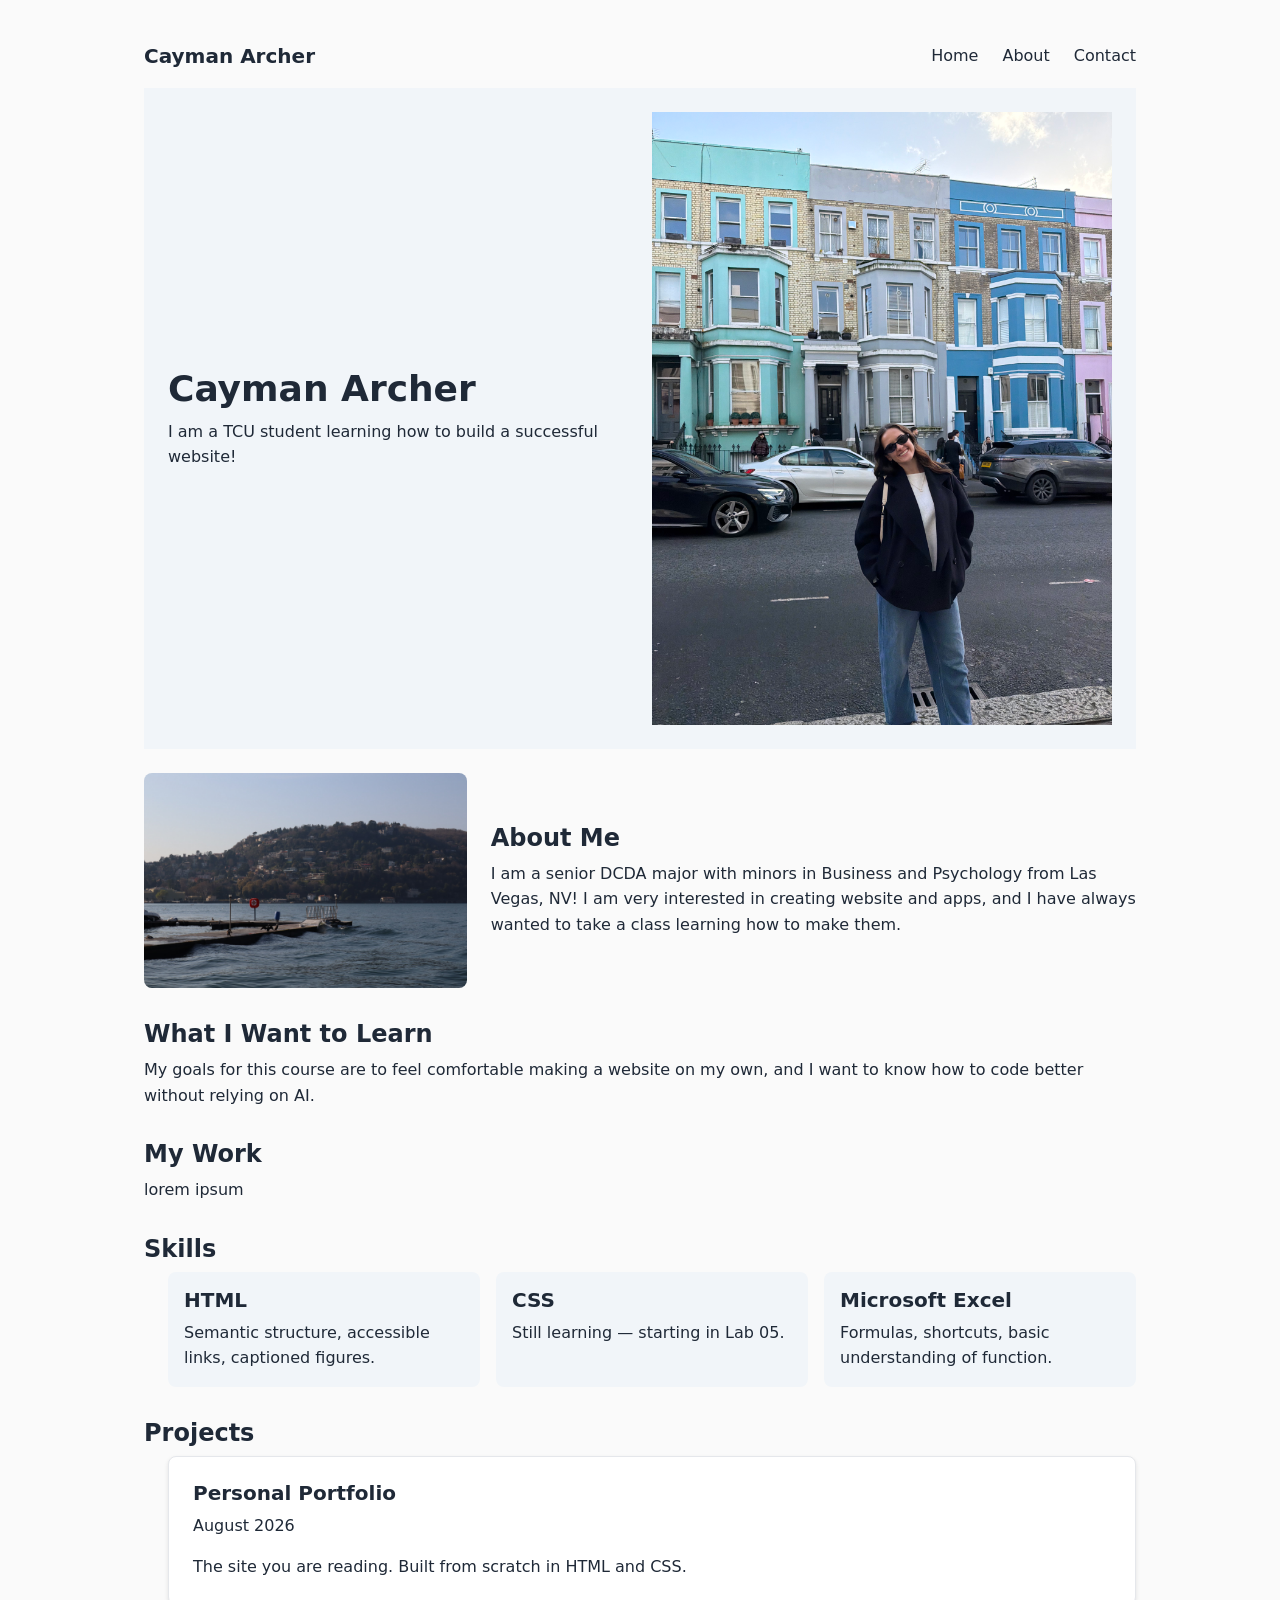
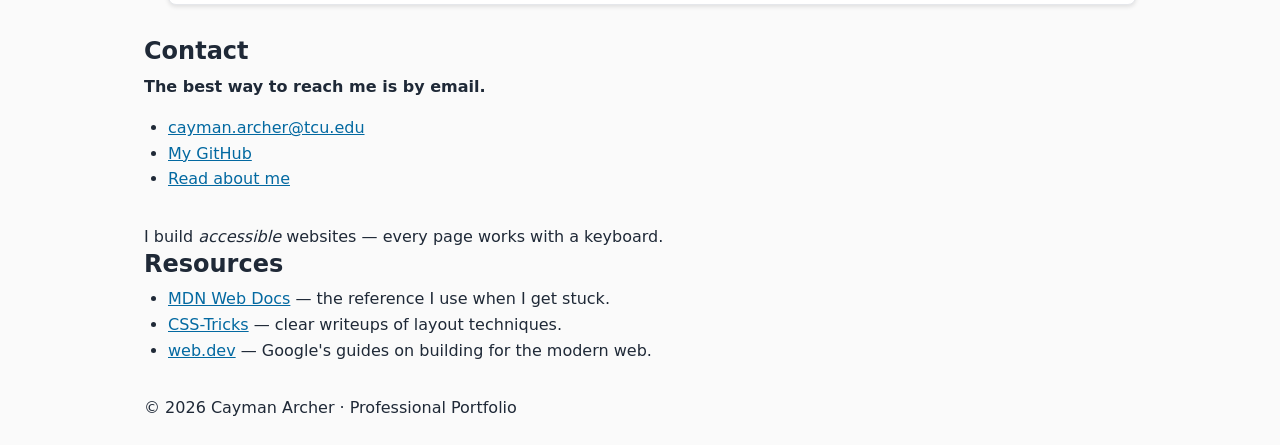
==== index.html @ 713e7e81 "Update index.html" ====
<!DOCTYPE html>
<html lang="en">
<head>
    <meta charset="UTF-8">
    <meta name="viewport" content="width=device-width, initial-scale=1.0">
    <title>Cayman Archer</title>
    <link rel="stylesheet" href="css/styles.css">
</head>
<body>
     <nav class="nav-container">
        <a href="index.html" class="logo">Cayman Archer</a>
        <div class="nav-links">
            <a href="index.html">Home</a>
            <a href="about.html">About</a>
            <a href="index.html#contact">Contact</a>
        </div>
    </nav>

<header>
    <div class="header-text">
        <h1>Cayman Archer</h1>
        <p>I am a TCU student learning how to build a successful website!</p>
    </div>
        <div class="header-pic">
        <img src="images/CaymanArcher.jpeg" alt="Portrait of Cayman Archer">
    </div>
</header>

 <main>

<section class="about">
    <div class="about-image">
        <img src="images/LakeComo.JPG" alt="Picture I took of waves hitting a dock in Lake Como, Italy">
    </div>
    <div class="about-text">
        <h2 id="about">About Me</h2>
        <p>I am a senior DCDA major with minors in Business and Psychology from Las Vegas, NV! I am very interested in creating website and apps, and I have always wanted to take a class learning how to make them.</p>
    </div>
</section>

    <section>
        <h2>What I Want to Learn</h2>
        <p>My goals for this course are to feel comfortable making a website on my own, and I want to know how to code better without relying on AI.</p>
    </section>

    <section>
    <h2 id="work">My Work</h2>
    <p>lorem ipsum</p>
    </section>

<section id="skills">
    <h2>Skills</h2>
    <ul class="skills-grid">
    <li class="skill-card">
        <h3>HTML</h3>
        <p>Semantic structure, accessible links, captioned figures.</p>
    </li>
    <li class="skill-card">
        <h3>CSS</h3>
        <p>Still learning — starting in Lab 05.</p>
    </li>
    <li class="skill-card">
        <h3>Microsoft Excel</h3>
        <p>Formulas, shortcuts, basic understanding of function.</p>
    </li>
</ul>

</section>
<section id="projects">
    <h2>Projects</h2>
    <ul class="project-list">
        <li class="project-card">
            <h3>Personal Portfolio</h3>
            <p><time datetime="2026-08">August 2026</time></p>
            <p>The site you are reading. Built from scratch in HTML and CSS.</p>
        </li>
    </ul>
</section>
<section id="contact">
    <h2>Contact</h2>
    <p><strong>The best way to reach me is by email.</strong></p>
    <ul>
        <li><a href="mailto:cayman.archer@tcu.edu">cayman.archer@tcu.edu</a></li>
        <li><a href="https://github.com/caymanarcher" target="_blank" rel="noopener">My GitHub</a></li>
        <li><a href="#about">Read about me</a></li>
    </ul>
</section>
<p>I build <em>accessible</em> websites — every page works with a keyboard.</p>

 </main>

 <aside id="resources">
    <h2>Resources</h2>
    <ul>
        <li><a href="https://developer.mozilla.org/" target="_blank" rel="noopener">MDN Web Docs</a> — the reference I use when I get stuck.</li>
        <li><a href="https://css-tricks.com/" target="_blank" rel="noopener">CSS-Tricks</a> — clear writeups of layout techniques.</li>
        <li><a href="https://web.dev/" target="_blank" rel="noopener">web.dev</a> — Google's guides on building for the modern web.</li>
    </ul>
</aside>

 <footer>
    <p>&copy; 2026 Cayman Archer &middot; Professional Portfolio</p>
 </footer>
 
</body>
</html>
---- css/styles.css ----
/* ==========================
   1. RESET
   ========================== */

*,
*::before,
*::after {
    box-sizing: border-box;
    margin: 0;
    padding: 0;
}

img {
    max-width: 100%;
    height: auto;
    display: block;
}

/* ==========================
   2. DESIGN TOKENS
   ========================== */
   :root {
    /* Color */
    --color-bg: #fafafa;
    --color-surface: #ffffff;
    --color-text: #1f2937;
    --color-muted: #6b7280;
    --color-accent: #0369a1;
    --color-surface-alt: #f1f5f9;
    --color-border: #e5e7eb;
    --shadow-sm: 0 2px 4px rgba(0, 0, 0, 0.1);
    /* Spacing — a modular scale */
    --space-sm: 0.5rem;
    --space-md: 1rem;
    --space-lg: 1.5rem;
    --radius-md: 8px;
    --space-xl: 2rem;
    /* Typography */
    --text-base: 1rem;
    --text-h3: 1.25rem;
    --text-h2: 1.5rem;
    --text-h1: 2.25rem;
    --leading-body: 1.6;
    --leading-heading: 1.2;
    --font-stack: system-ui, 'Segoe UI', Tahoma, sans-serif;
    /* Layout */
    --page-width: 64rem;
    --reading-width: 70ch;
}

/* ==========================
   3. BASE ELEMENT STYLES
   ========================== */
   body {
    background-color: var(--color-bg);
    color: var(--color-text);
    font-size: var(--text-base);
    line-height: var(--leading-body);
    font-family: var(--font-stack);
    /* ...existing Lab 05 declarations... */
}

h1 { font-size: var(--text-h1); line-height: var(--leading-heading); }
h2 { font-size: var(--text-h2); line-height: var(--leading-heading); }
h3 { font-size: var(--text-h3); line-height: var(--leading-heading); }

h1, h2, h3 { margin-bottom: var(--space-sm); }
p { margin-bottom: var(--space-md); }
p:last-child { margin-bottom: 0; }

a { color: var(--color-accent); }
ul { padding-left: var(--space-lg);}

/* ==========================
   4. LAYOUT
   ========================== */
   body {
    max-width: var(--page-width);
    margin: 0 auto;
    padding: var(--space-lg) var(--space-md);
}
    header {
        display: flex;
        align-items: center;
        gap: var(--space-lg);
        padding: var(--space-lg);
        background-color: var(--color-surface-alt);
        margin-bottom: var(--space-lg);
        flex-wrap: wrap;
    }
    .header-text { flex: 1; min-width: 16rem; }
.header-pic {
    flex: 1;
    background-color: var(--color-surface);
    min-height: 18rem;
    border-radius: var(--radius-md);
    display: flex;
    align-items: center;
    justify-content: center;
    color: var(--color-muted);
    min-width: 16rem;
}
nav {
    padding: var(--space-md) 0;
}
nav a {
    color: var(--color-text);
    text-decoration: none;
}
nav a:hover { color: var(--color-accent); }

.nav-container {
    display: flex;
    justify-content: space-between;
    align-items: center;
    flex-wrap: wrap;
    gap: var(--space-md);
}
.nav-links { display: flex; gap: var(--space-lg); }
.logo {
    font-size: var(--text-h3);
    font-weight: bold;
    color: var(--color-text);
    text-decoration: none;
}

section, aside { margin-bottom: var(--space-xl); }
.skills-grid {
    list-style: none;
    display: flex;
    flex-wrap: wrap;
    gap: var(--space-md);
}
.skill-card {
    flex: 1;
    min-width: 12rem;
    padding: var(--space-md);
    background-color: var(--color-surface-alt);
    border-radius: var(--radius-md);
}
.about {
    display: flex;
    flex-wrap: wrap;
    align-items: center;
    gap: var(--space-lg);
}
.about-image { flex: 1; min-width: 16rem; }
.about-image img { width: 100%; border-radius: var(--radius-md); }
.about-text { flex: 2; min-width: 16rem; max-width: var(--reading-width); }

.project-list {
    list-style: none;
    display: flex;
    flex-direction: column;
    gap: var(--space-lg);
}
.project-card {
    padding: var(--space-lg);
    background-color: var(--color-surface);
    border: 1px solid var(--color-border);
    border-radius: var(--radius-md);
    box-shadow: var(--shadow-sm);
}
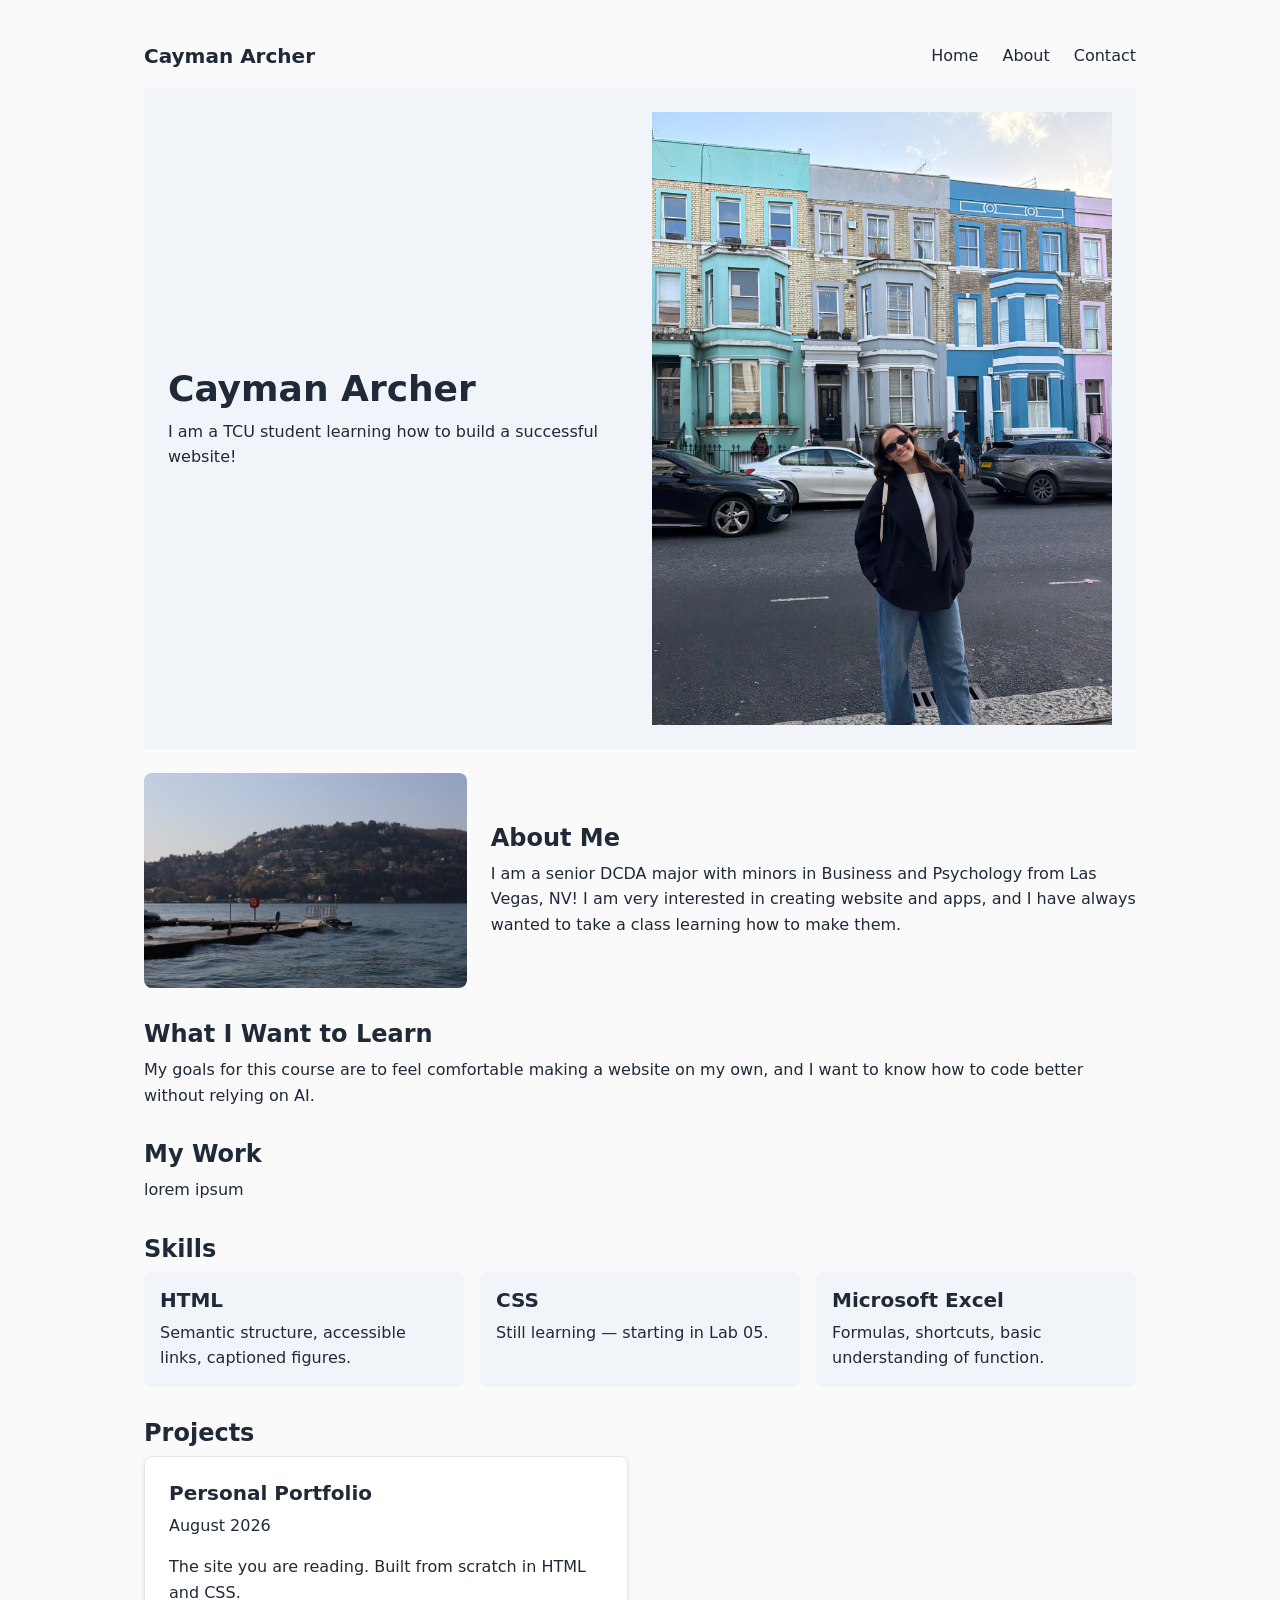
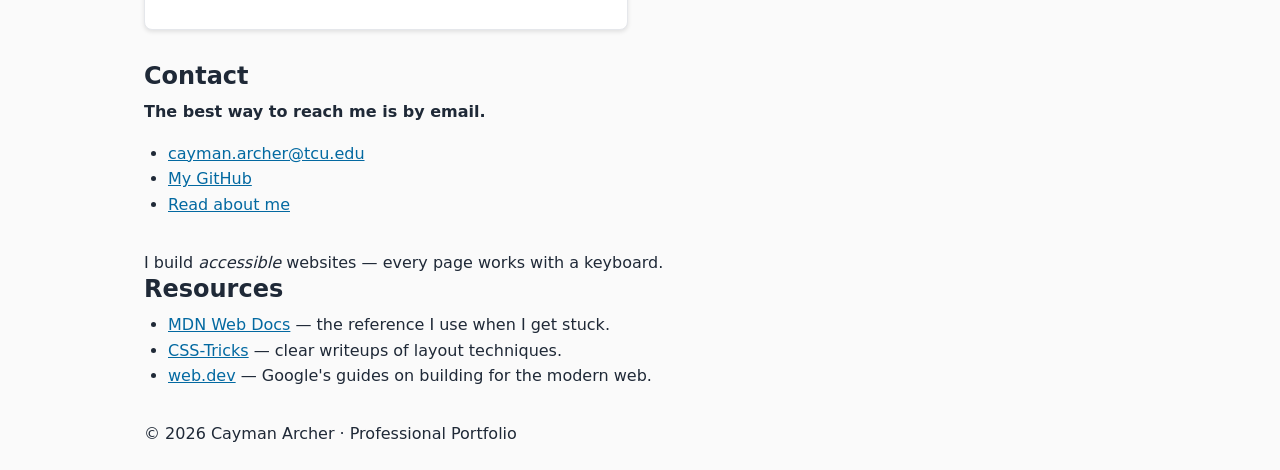
==== commit 86629e4f: "lab 7" ====
--- a/index.html
+++ b/index.html
@@ -1,13 +1,15 @@
 <!DOCTYPE html>
 <html lang="en">
+
 <head>
     <meta charset="UTF-8">
     <meta name="viewport" content="width=device-width, initial-scale=1.0">
     <title>Cayman Archer</title>
     <link rel="stylesheet" href="css/styles.css">
 </head>
+
 <body>
-     <nav class="nav-container">
+    <nav class="nav-container">
         <a href="index.html" class="logo">Cayman Archer</a>
         <div class="nav-links">
             <a href="index.html">Home</a>
@@ -16,91 +18,98 @@
         </div>
     </nav>
 
-<header>
-    <div class="header-text">
-        <h1>Cayman Archer</h1>
-        <p>I am a TCU student learning how to build a successful website!</p>
-    </div>
+    <header>
+        <div class="header-text">
+            <h1>Cayman Archer</h1>
+            <p>I am a TCU student learning how to build a successful website!</p>
+        </div>
         <div class="header-pic">
-        <img src="images/CaymanArcher.jpeg" alt="Portrait of Cayman Archer">
-    </div>
-</header>
+            <img src="images/CaymanArcher.jpeg" alt="Portrait of Cayman Archer">
+        </div>
+    </header>
 
- <main>
+    <main>
 
-<section class="about">
-    <div class="about-image">
-        <img src="images/LakeComo.JPG" alt="Picture I took of waves hitting a dock in Lake Como, Italy">
-    </div>
-    <div class="about-text">
-        <h2 id="about">About Me</h2>
-        <p>I am a senior DCDA major with minors in Business and Psychology from Las Vegas, NV! I am very interested in creating website and apps, and I have always wanted to take a class learning how to make them.</p>
-    </div>
-</section>
+        <section class="about">
+            <div class="about-image">
+                <img src="images/LakeComo.JPG" alt="Picture I took of waves hitting a dock in Lake Como, Italy">
+            </div>
+            <div class="about-text">
+                <h2 id="about">About Me</h2>
+                <p>I am a senior DCDA major with minors in Business and Psychology from Las Vegas, NV! I am very
+                    interested in creating website and apps, and I have always wanted to take a class learning how to
+                    make them.</p>
+            </div>
+        </section>
 
-    <section>
-        <h2>What I Want to Learn</h2>
-        <p>My goals for this course are to feel comfortable making a website on my own, and I want to know how to code better without relying on AI.</p>
-    </section>
+        <section>
+            <h2>What I Want to Learn</h2>
+            <p>My goals for this course are to feel comfortable making a website on my own, and I want to know how to
+                code better without relying on AI.</p>
+        </section>
 
-    <section>
-    <h2 id="work">My Work</h2>
-    <p>lorem ipsum</p>
-    </section>
+        <section>
+            <h2 id="work">My Work</h2>
+            <p>lorem ipsum</p>
+        </section>
 
-<section id="skills">
-    <h2>Skills</h2>
-    <ul class="skills-grid">
-    <li class="skill-card">
-        <h3>HTML</h3>
-        <p>Semantic structure, accessible links, captioned figures.</p>
-    </li>
-    <li class="skill-card">
-        <h3>CSS</h3>
-        <p>Still learning — starting in Lab 05.</p>
-    </li>
-    <li class="skill-card">
-        <h3>Microsoft Excel</h3>
-        <p>Formulas, shortcuts, basic understanding of function.</p>
-    </li>
-</ul>
+        <section id="skills">
+            <h2>Skills</h2>
+                <ul class="skills-grid">
+                    <li class="skill-card">
+                        <h3>HTML</h3>
+                        <p>Semantic structure, accessible links, captioned figures.</p>
+                     </li>
+                        <li class="skill-card">
+                        <h3>CSS</h3>
+                        <p>Still learning — starting in Lab 05.</p>
+                    </li>
+                    <li class="skill-card">
+                        <h3>Microsoft Excel</h3>
+                        <p>Formulas, shortcuts, basic understanding of function.</p>
+                    </li>
+                </ul>
 
-</section>
-<section id="projects">
-    <h2>Projects</h2>
-    <ul class="project-list">
-        <li class="project-card">
-            <h3>Personal Portfolio</h3>
-            <p><time datetime="2026-08">August 2026</time></p>
-            <p>The site you are reading. Built from scratch in HTML and CSS.</p>
-        </li>
-    </ul>
-</section>
-<section id="contact">
-    <h2>Contact</h2>
-    <p><strong>The best way to reach me is by email.</strong></p>
-    <ul>
-        <li><a href="mailto:cayman.archer@tcu.edu">cayman.archer@tcu.edu</a></li>
-        <li><a href="https://github.com/caymanarcher" target="_blank" rel="noopener">My GitHub</a></li>
-        <li><a href="#about">Read about me</a></li>
-    </ul>
-</section>
-<p>I build <em>accessible</em> websites — every page works with a keyboard.</p>
+        </section>
+        <section id="projects">
+            <h2>Projects</h2>
+            <ul class="project-list">
+                <li class="project-card">
+                    <h3>Personal Portfolio</h3>
+                    <p><time datetime="2026-08">August 2026</time></p>
+                    <p>The site you are reading. Built from scratch in HTML and CSS.</p>
+                </li>
+            </ul>
+        </section>
+        <section id="contact">
+            <h2>Contact</h2>
+            <p><strong>The best way to reach me is by email.</strong></p>
+            <ul>
+                <li><a href="mailto:cayman.archer@tcu.edu">cayman.archer@tcu.edu</a></li>
+                <li><a href="https://github.com/caymanarcher" target="_blank" rel="noopener">My GitHub</a></li>
+                <li><a href="#about">Read about me</a></li>
+            </ul>
+        </section>
+        <p>I build <em>accessible</em> websites — every page works with a keyboard.</p>
 
- </main>
+    </main>
 
- <aside id="resources">
-    <h2>Resources</h2>
-    <ul>
-        <li><a href="https://developer.mozilla.org/" target="_blank" rel="noopener">MDN Web Docs</a> — the reference I use when I get stuck.</li>
-        <li><a href="https://css-tricks.com/" target="_blank" rel="noopener">CSS-Tricks</a> — clear writeups of layout techniques.</li>
-        <li><a href="https://web.dev/" target="_blank" rel="noopener">web.dev</a> — Google's guides on building for the modern web.</li>
-    </ul>
-</aside>
+    <aside id="resources">
+        <h2>Resources</h2>
+        <ul>
+            <li><a href="https://developer.mozilla.org/" target="_blank" rel="noopener">MDN Web Docs</a> — the reference
+                I use when I get stuck.</li>
+            <li><a href="https://css-tricks.com/" target="_blank" rel="noopener">CSS-Tricks</a> — clear writeups of
+                layout techniques.</li>
+            <li><a href="https://web.dev/" target="_blank" rel="noopener">web.dev</a> — Google's guides on building for
+                the modern web.</li>
+        </ul>
+    </aside>
 
- <footer>
-    <p>&copy; 2026 Cayman Archer &middot; Professional Portfolio</p>
- </footer>
- 
+    <footer>
+        <p>&copy; 2026 Cayman Archer &middot; Professional Portfolio</p>
+    </footer>
+
 </body>
+
 </html>
--- a/css/styles.css
+++ b/css/styles.css
@@ -73,6 +73,10 @@
 
 /* ==========================
    4. LAYOUT
+   Breakpoints used in this file:
+     768px  — tablet and larger
+   (CSS variables cannot be used inside @media conditions,
+    so breakpoints are documented here instead of tokenized.)
    ========================== */
    body {
     max-width: var(--page-width);
@@ -127,13 +131,12 @@
 section, aside { margin-bottom: var(--space-xl); }
 .skills-grid {
     list-style: none;
-    display: flex;
-    flex-wrap: wrap;
+    padding-left: 0;
+    display: grid;
+    grid-template-columns: repeat(auto-fit, minmax(12rem, 1fr));
     gap: var(--space-md);
 }
 .skill-card {
-    flex: 1;
-    min-width: 12rem;
     padding: var(--space-md);
     background-color: var(--color-surface-alt);
     border-radius: var(--radius-md);
@@ -150,9 +153,14 @@
 
 .project-list {
     list-style: none;
-    display: flex;
-    flex-direction: column;
+    padding-left: 0;
+    display: grid;
+    grid-template-columns: 1fr;
     gap: var(--space-lg);
+}
+@media (min-width: 768px) {
+    .project-list { grid-template-columns: 1fr 1fr; }
+    .project-card.featured { grid-column: span 2; }
 }
 .project-card {
     padding: var(--space-lg);
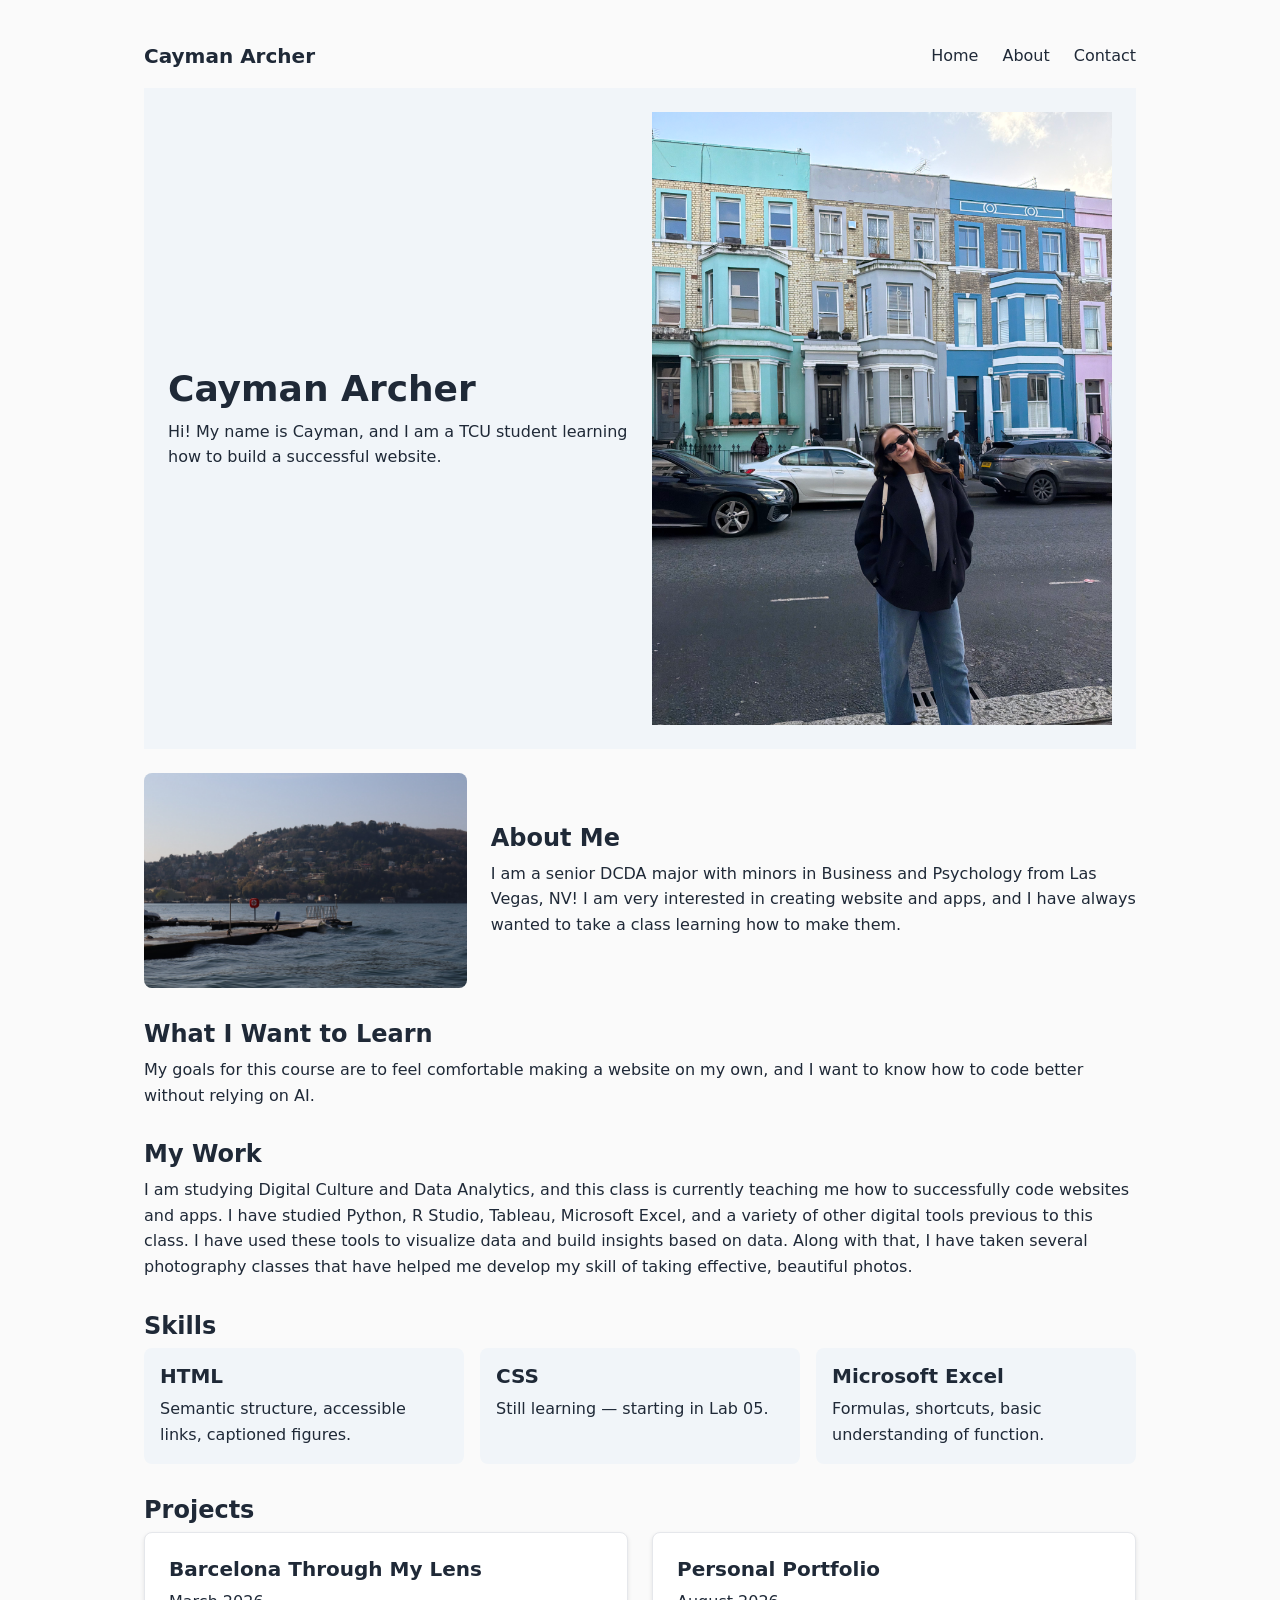
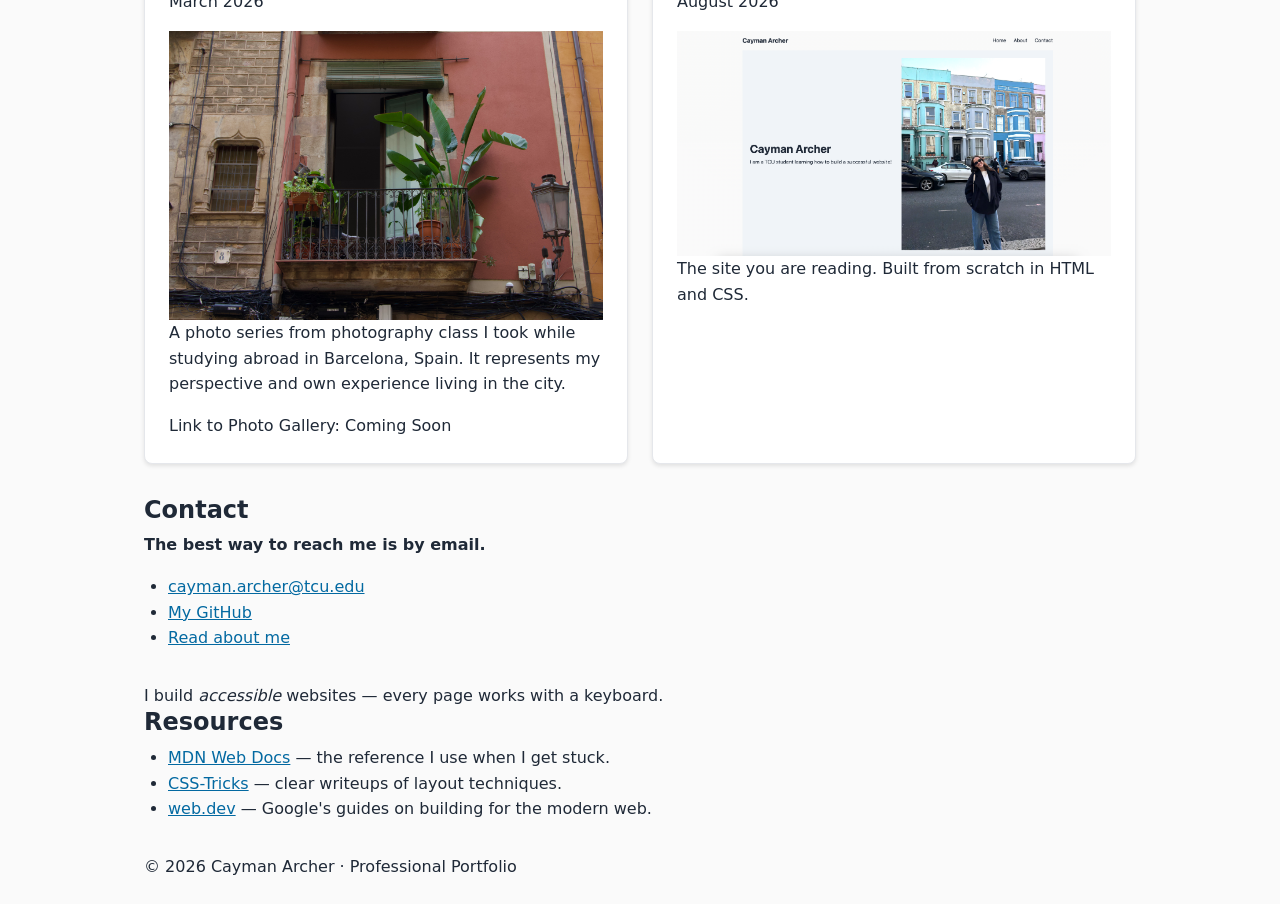
==== commit b67239f9: "lab 10 and second entry" ====
--- a/index.html
+++ b/index.html
@@ -21,7 +21,7 @@
     <header>
         <div class="header-text">
             <h1>Cayman Archer</h1>
-            <p>I am a TCU student learning how to build a successful website!</p>
+            <p>Hi! My name is Cayman, and I am a TCU student learning how to build a successful website.</p>
         </div>
         <div class="header-pic">
             <img src="images/CaymanArcher.jpeg" alt="Portrait of Cayman Archer">
@@ -50,7 +50,10 @@
 
         <section>
             <h2 id="work">My Work</h2>
-            <p>lorem ipsum</p>
+            <p>I am studying Digital Culture and Data Analytics, and this class is currently teaching me how to successfully code websites and apps.
+                I have studied Python, R Studio, Tableau, Microsoft Excel, and a variety of other digital tools previous to this class.
+                I have used these tools to visualize data and build insights based on data. Along with that, I have taken several photography classes 
+                that have helped me develop my skill of taking effective, beautiful photos. </p>
         </section>
 
         <section id="skills">
@@ -74,11 +77,21 @@
         <section id="projects">
             <h2>Projects</h2>
             <ul class="project-list">
+                
                 <li class="project-card">
-                    <h3>Personal Portfolio</h3>
-                    <p><time datetime="2026-08">August 2026</time></p>
-                    <p>The site you are reading. Built from scratch in HTML and CSS.</p>
+                <h3>Barcelona Through My Lens</h3>
+                <p><time datetime="2026-03">March 2026</time></p>
+                <img src="images/IMG_2174.jpg" alt="Photo of a balcony with a variety of plants on it in Barcelona, Spain."
+                 <p>A photo series from photography class I took while studying abroad in Barcelona, Spain. It represents my perspective and own experience living in the city.
+                 </p>
+                 <p>Link to Photo Gallery: Coming Soon</p>
                 </li>
+                    <li class="project-card">
+                        <h3>Personal Portfolio</h3>
+                        <p><time datetime="2026-08">August 2026</time></p>
+                        <img src="images/Screenshot 2026-09-11 at 10.48.59 AM.png" alt="Screenshot of the website you are currently on."
+                        <p>The site you are reading. Built from scratch in HTML and CSS.</p>
+                    </li>
             </ul>
         </section>
         <section id="contact">
--- a/css/styles.css
+++ b/css/styles.css
@@ -70,6 +70,11 @@
 
 a { color: var(--color-accent); }
 ul { padding-left: var(--space-lg);}
+
+a:focus-visible {
+    outline: 2px solid var(--color-accent);
+    outline-offset: 2px;
+}
 
 /* ==========================
    4. LAYOUT
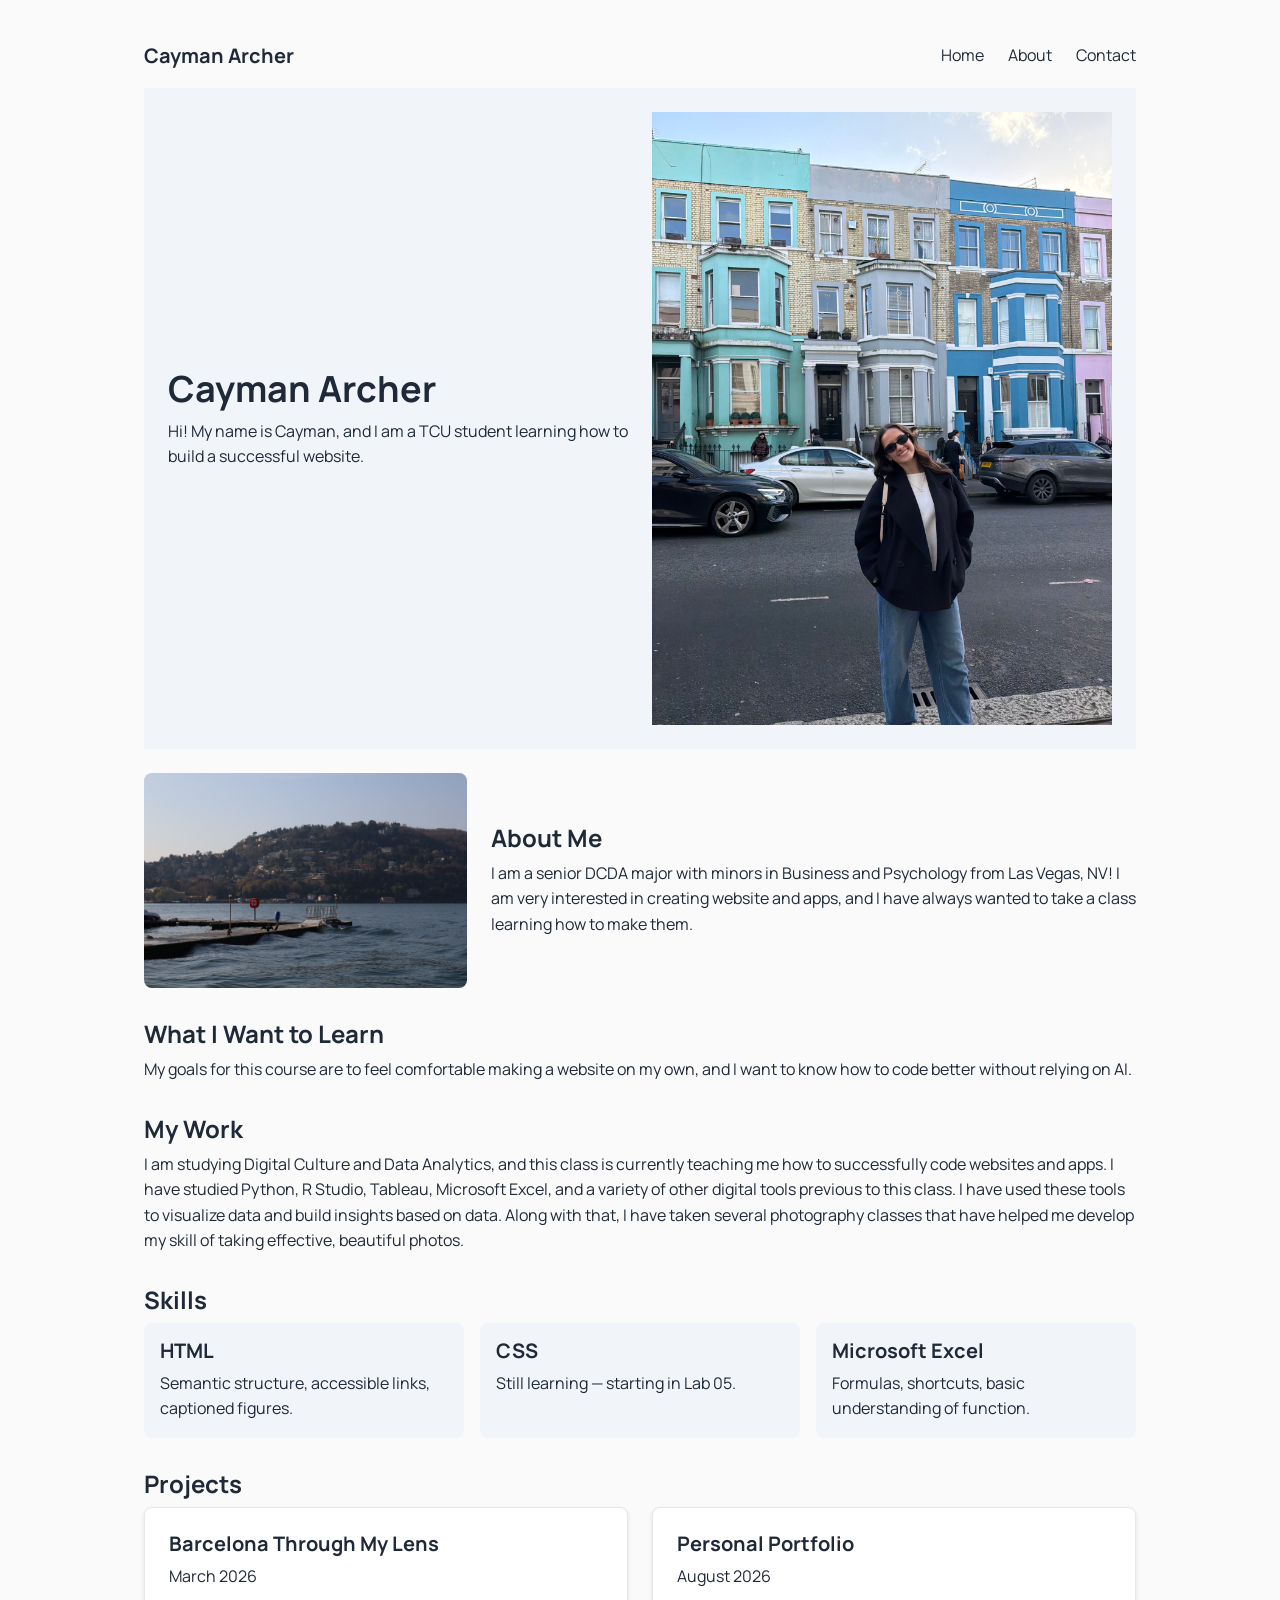
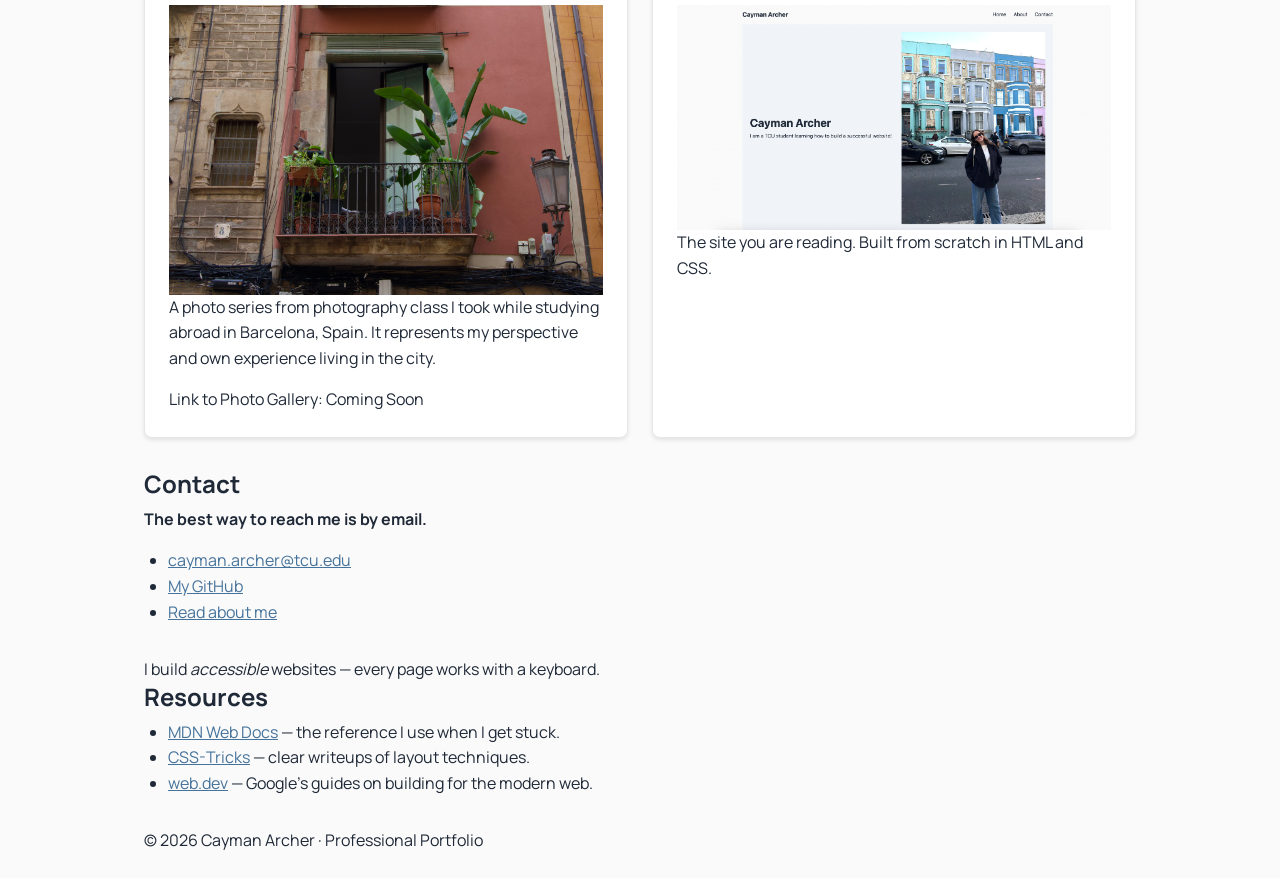
==== commit 95175ad2: "updates 9-11" ====
--- a/index.html
+++ b/index.html
@@ -82,8 +82,7 @@
                 <h3>Barcelona Through My Lens</h3>
                 <p><time datetime="2026-03">March 2026</time></p>
                 <img src="images/IMG_2174.jpg" alt="Photo of a balcony with a variety of plants on it in Barcelona, Spain."
-                 <p>A photo series from photography class I took while studying abroad in Barcelona, Spain. It represents my perspective and own experience living in the city.
-                 </p>
+                <p>A photo series from photography class I took while studying abroad in Barcelona, Spain. It represents my perspective and own experience living in the city.</p>
                  <p>Link to Photo Gallery: Coming Soon</p>
                 </li>
                     <li class="project-card">
--- a/css/styles.css
+++ b/css/styles.css
@@ -1,3 +1,5 @@
+@import url('https://fonts.googleapis.com/css2?family=Manrope:wght@200..800&display=swap');
+
 /* ==========================
    1. RESET
    ========================== */
@@ -25,7 +27,7 @@
     --color-surface: #ffffff;
     --color-text: #1f2937;
     --color-muted: #6b7280;
-    --color-accent: #0369a1;
+    --color-accent: #46739B;
     --color-surface-alt: #f1f5f9;
     --color-border: #e5e7eb;
     --shadow-sm: 0 2px 4px rgba(0, 0, 0, 0.1);
@@ -42,7 +44,12 @@
     --text-h1: 2.25rem;
     --leading-body: 1.6;
     --leading-heading: 1.2;
-    --font-stack: system-ui, 'Segoe UI', Tahoma, sans-serif;
+    --font-stack: 'Manrope', sans-serif;
+    --font-serif: 'Manrope', Georgia, serif; 
+    h1, h2, h3 {
+    font-family: var(--font-serif);
+    line-height: var(--leading-heading);
+}
     /* Layout */
     --page-width: 64rem;
     --reading-width: 70ch;
@@ -115,6 +122,7 @@
 nav a {
     color: var(--color-text);
     text-decoration: none;
+    transition: color 0.2s;
 }
 nav a:hover { color: var(--color-accent); }
 
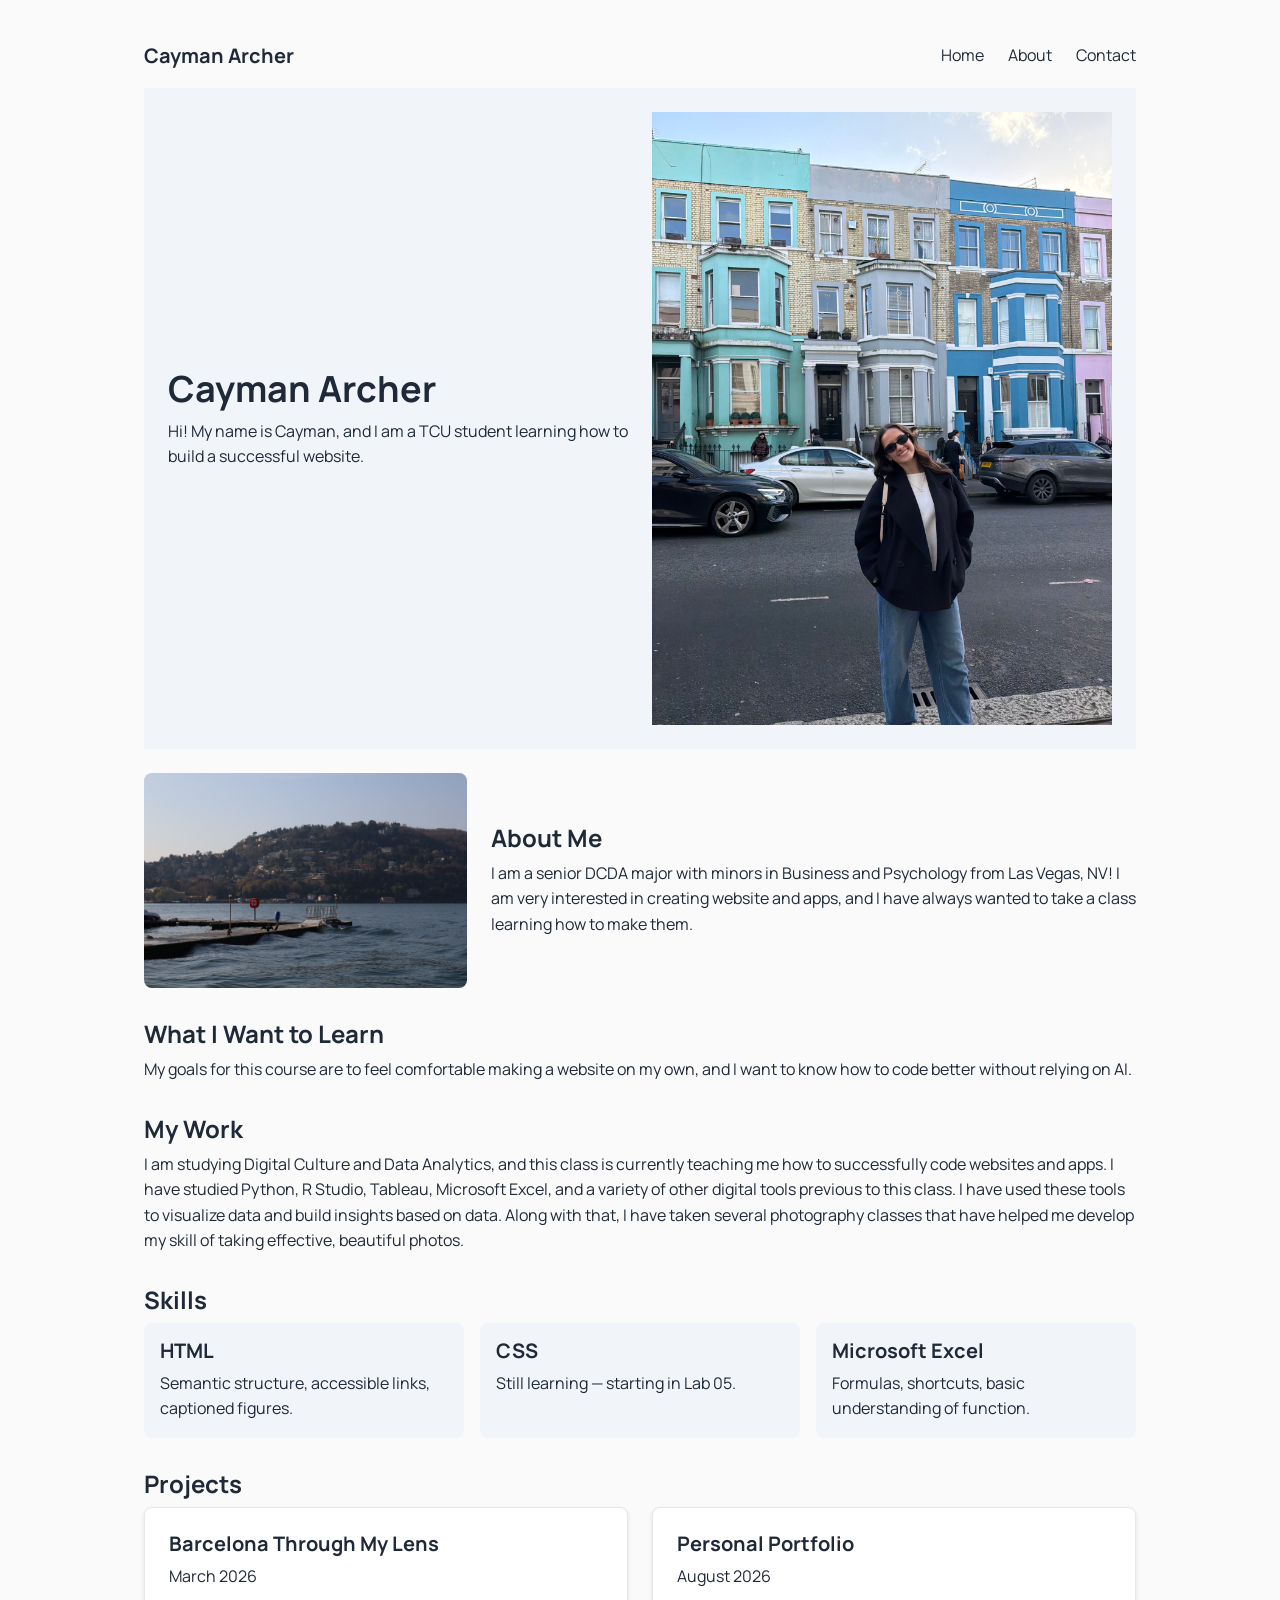
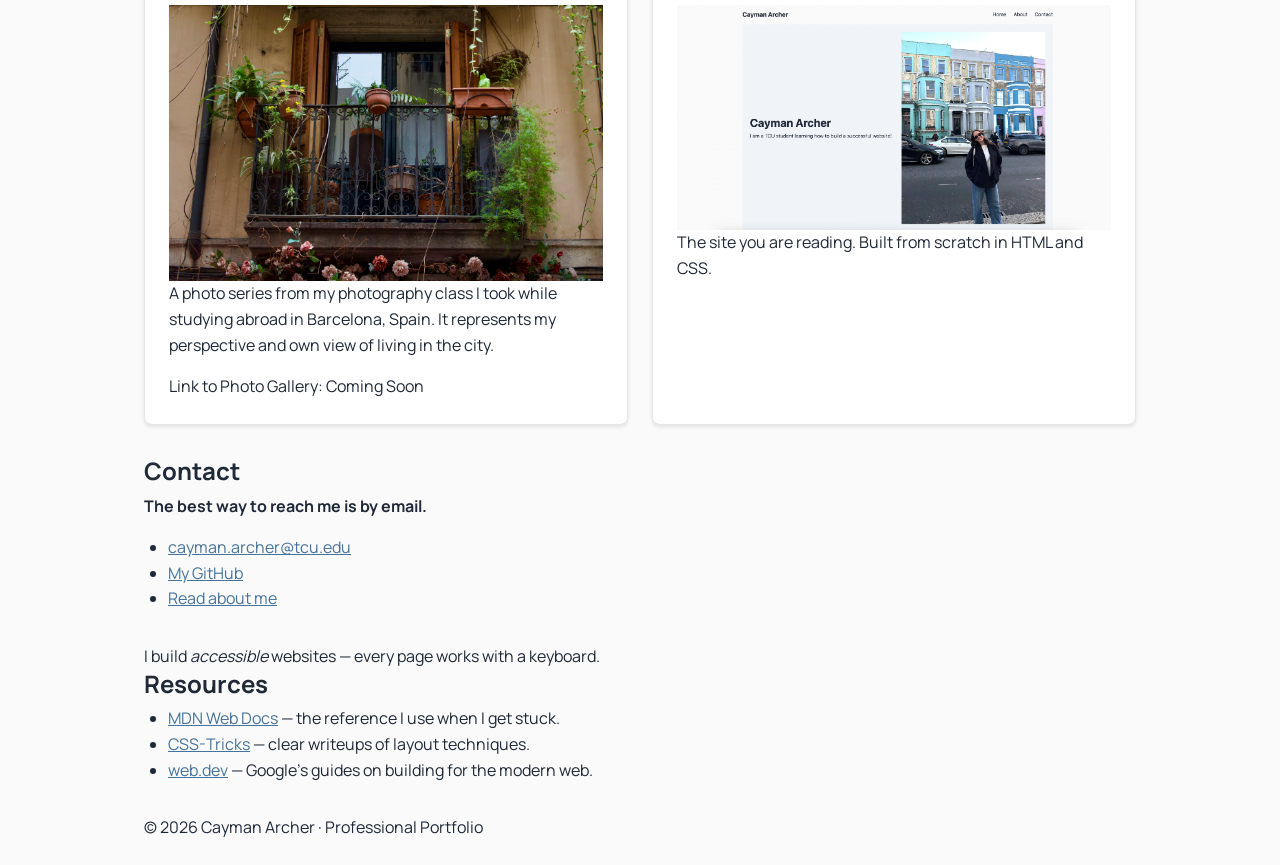
==== commit 6f96174e: "9 11" ====
--- a/index.html
+++ b/index.html
@@ -81,8 +81,8 @@
                 <li class="project-card">
                 <h3>Barcelona Through My Lens</h3>
                 <p><time datetime="2026-03">March 2026</time></p>
-                <img src="images/IMG_2174.jpg" alt="Photo of a balcony with a variety of plants on it in Barcelona, Spain."
-                <p>A photo series from photography class I took while studying abroad in Barcelona, Spain. It represents my perspective and own experience living in the city.</p>
+                <img src="images/IMG_2192.jpeg" alt="Photo of a balcony with a variety of plants on it in Barcelona, Spain."
+                <p>A photo series from my photography class I took while studying abroad in Barcelona, Spain. It represents my perspective and own view of living in the city.</p>
                  <p>Link to Photo Gallery: Coming Soon</p>
                 </li>
                     <li class="project-card">
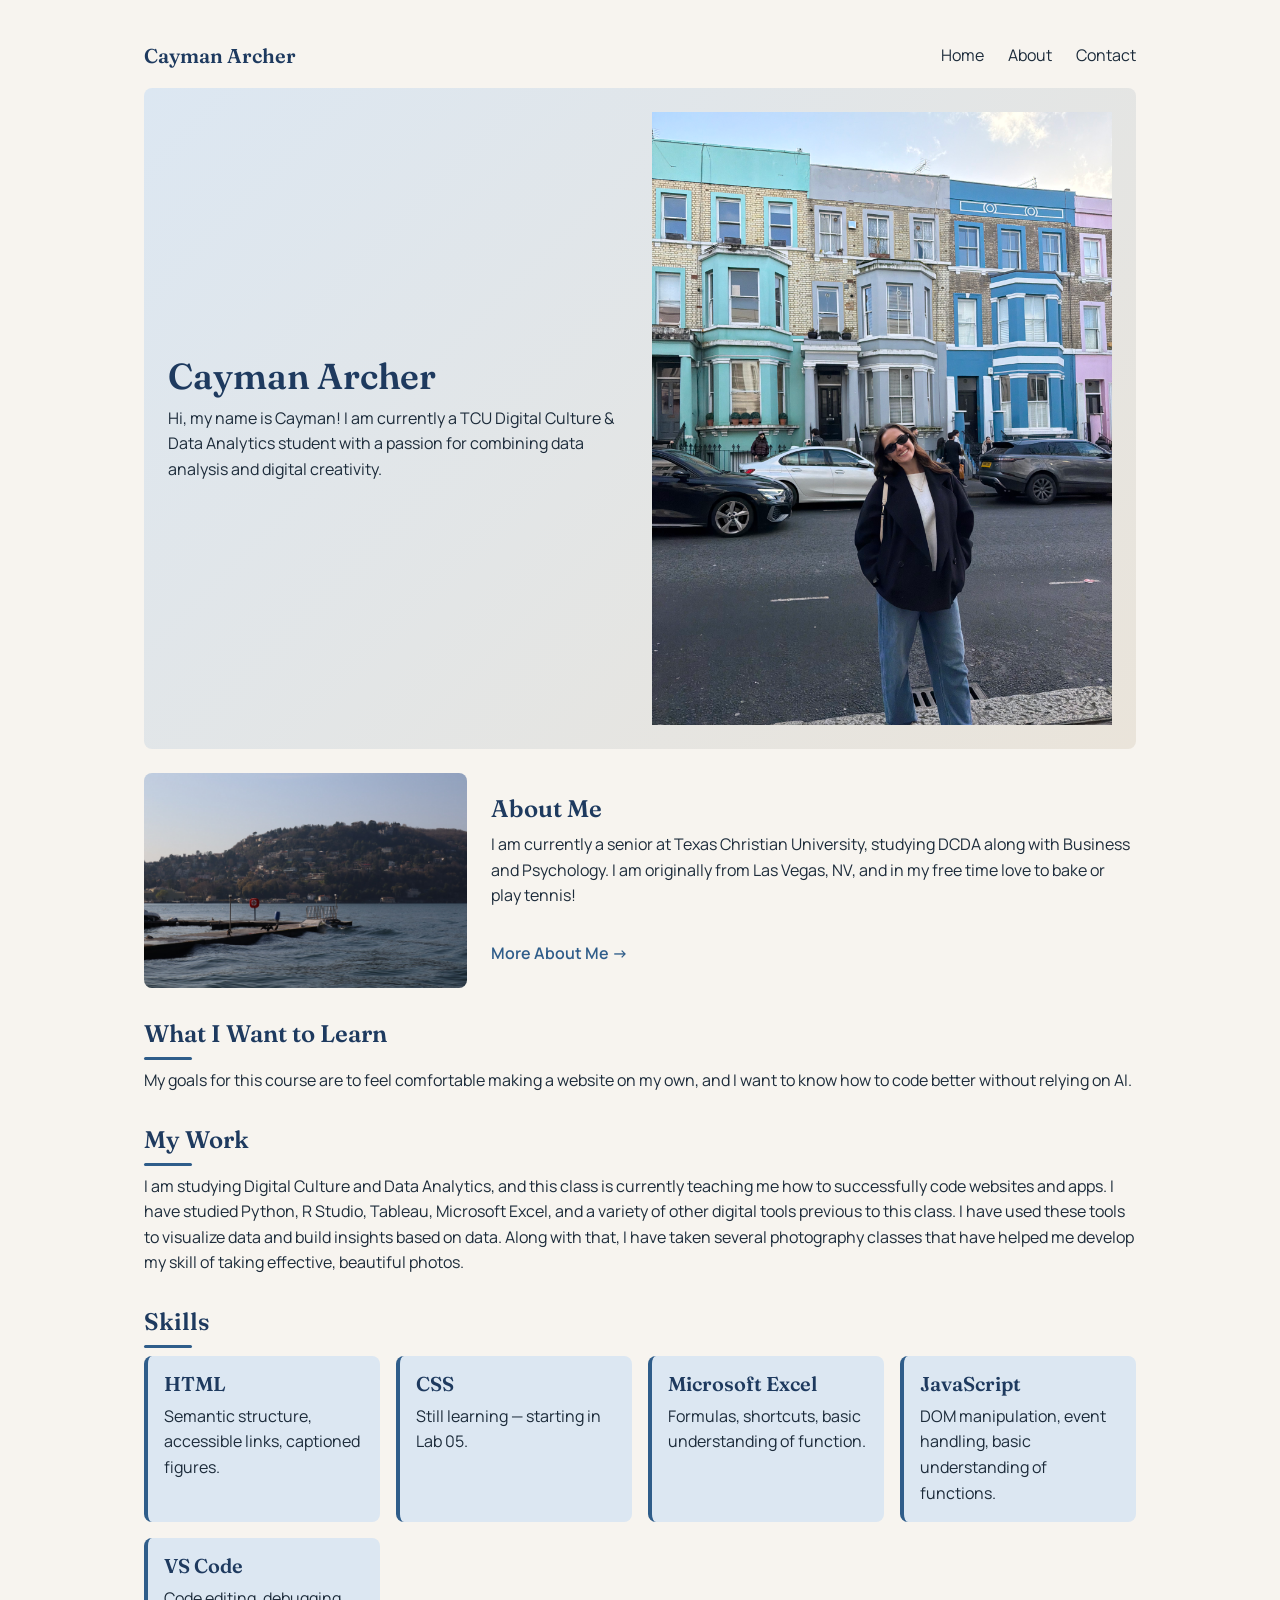
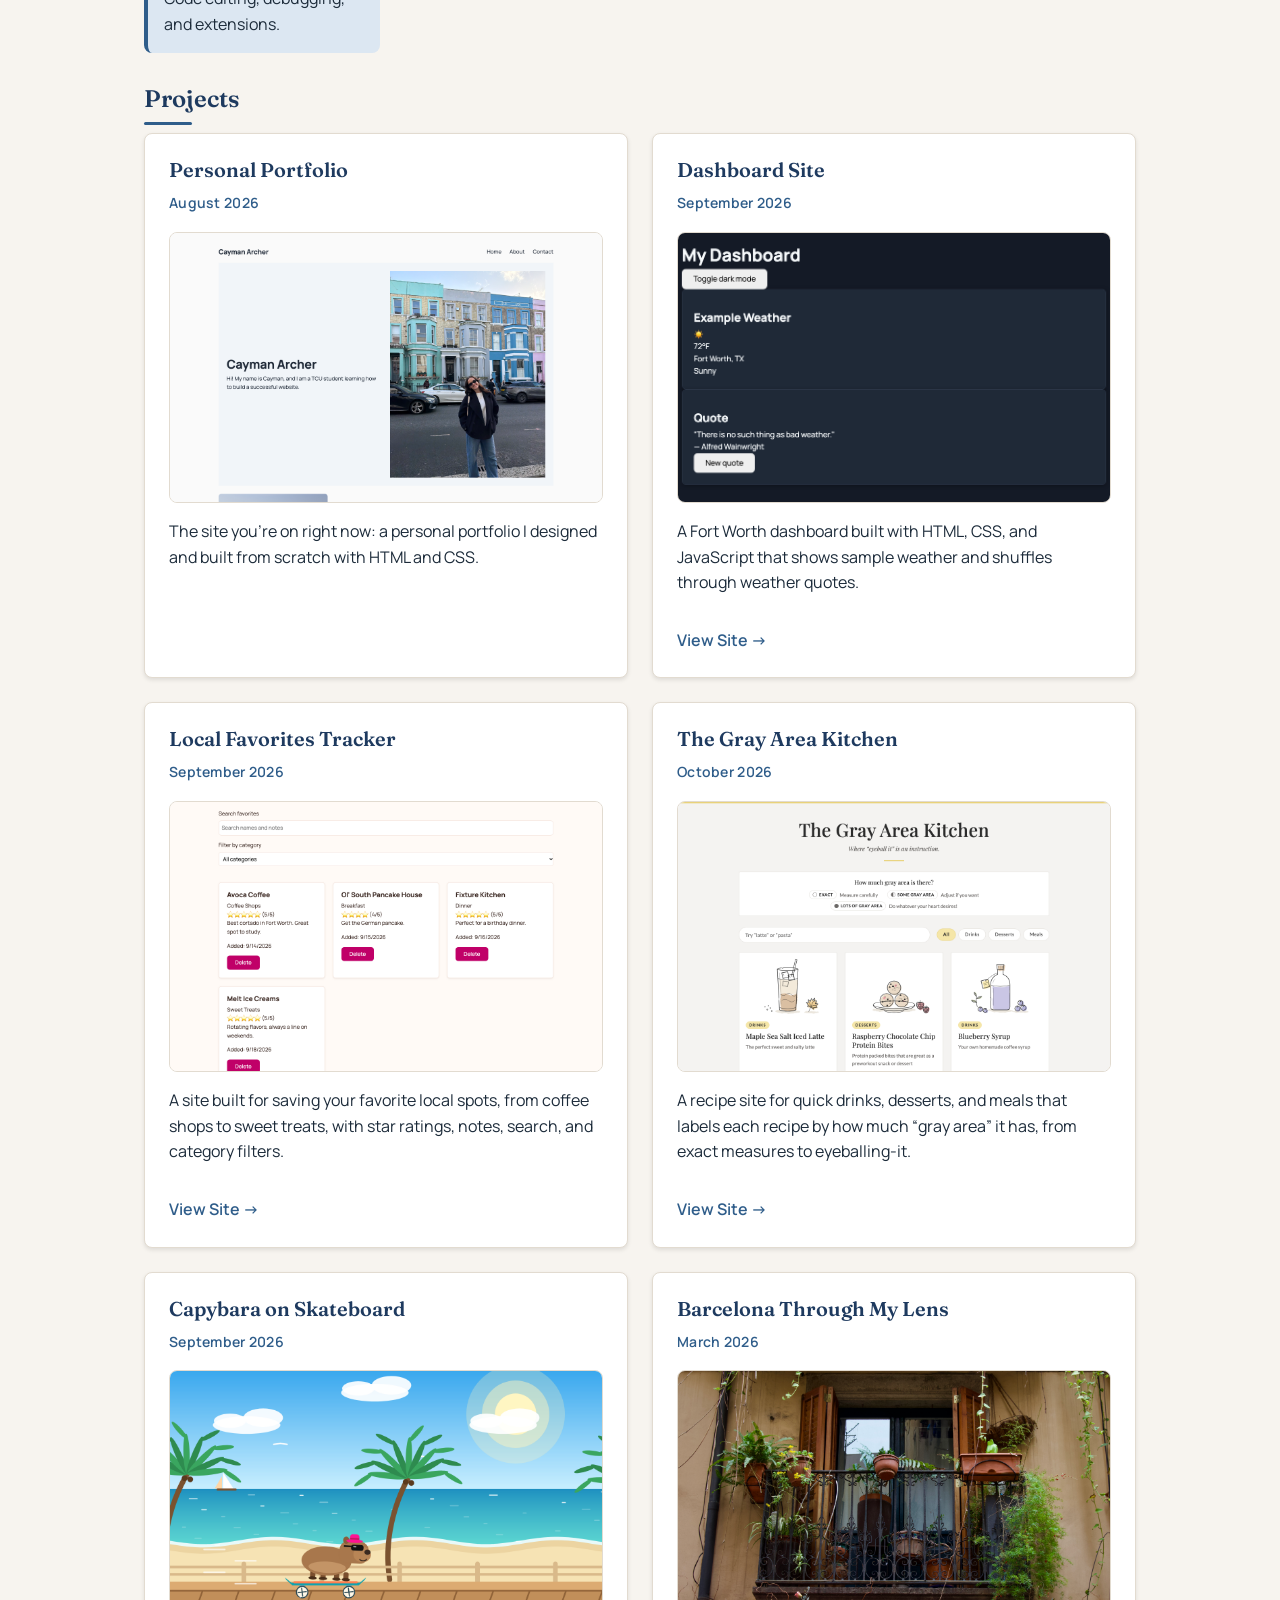
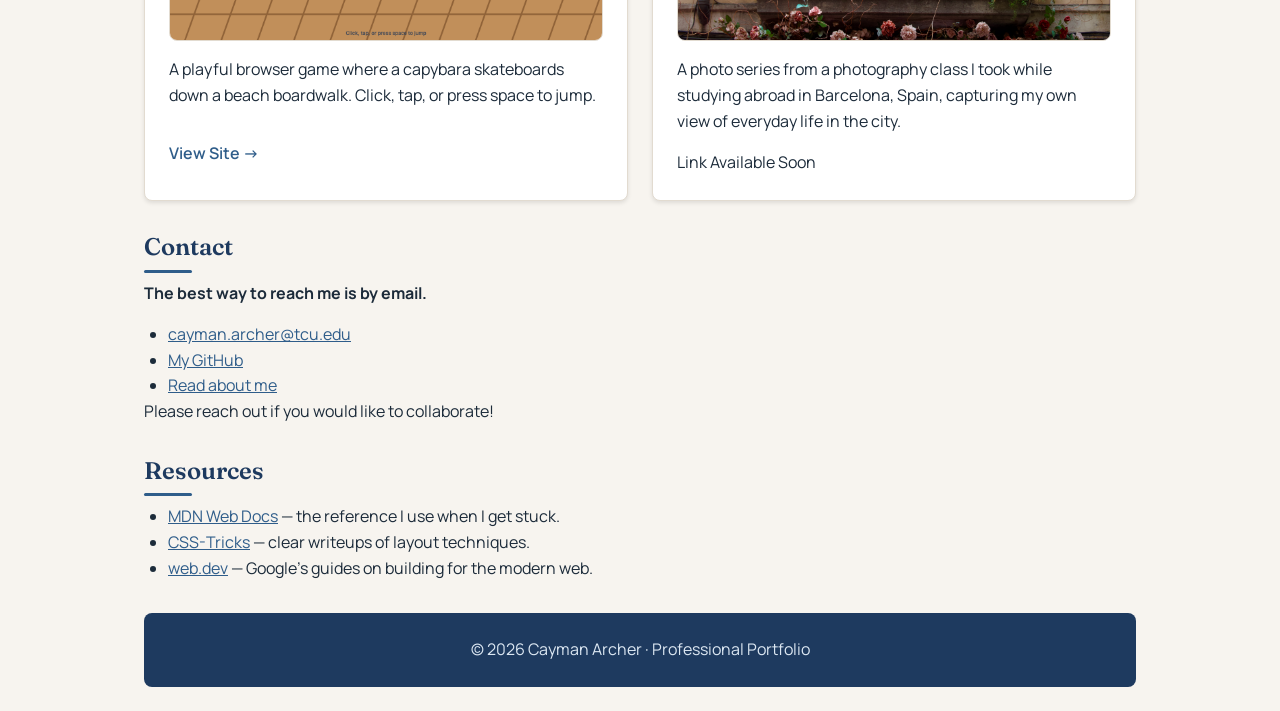
==== commit ae0f7418: "links & images & text updates" ====
--- a/index.html
+++ b/index.html
@@ -21,10 +21,10 @@
     <header>
         <div class="header-text">
             <h1>Cayman Archer</h1>
-            <p>Hi! My name is Cayman, and I am a TCU student learning how to build a successful website.</p>
+            <p>Hi, my name is Cayman!  I am currently a TCU Digital Culture & Data Analytics student with a passion for combining data analysis and digital creativity. </p>
         </div>
         <div class="header-pic">
-            <img src="images/CaymanArcher.jpeg" alt="Portrait of Cayman Archer">
+            <img src="images/CaymanArcher.jpeg" alt="Portrait of Cayman Archer standing on the street in London, England.">
         </div>
     </header>
 
@@ -32,13 +32,13 @@
 
         <section class="about">
             <div class="about-image">
-                <img src="images/LakeComo.JPG" alt="Picture I took of waves hitting a dock in Lake Como, Italy">
+                <img src="images/LakeComo.JPG" alt="Waves hitting a dock in Lake Como, Italy">
             </div>
             <div class="about-text">
                 <h2 id="about">About Me</h2>
-                <p>I am a senior DCDA major with minors in Business and Psychology from Las Vegas, NV! I am very
-                    interested in creating website and apps, and I have always wanted to take a class learning how to
-                    make them.</p>
+                <p>I am currently a senior at Texas Christian University, studying DCDA along with Business and Psychology. I am originally from Las Vegas, NV, and in my free time love to bake or play tennis!
+                </p> <a class="project-link" href="https://caymanarcher.github.io/dashboard/" target="_blank" rel="noopener">More About Me &rarr;</a>
+
             </div>
         </section>
 
@@ -71,25 +71,63 @@
                         <h3>Microsoft Excel</h3>
                         <p>Formulas, shortcuts, basic understanding of function.</p>
                     </li>
-                </ul>
+                    <li class="skill-card">
+                        <h3>JavaScript</h3>
+                        <p>DOM manipulation, event handling, basic understanding of functions.</p>
+                    </li>
+                    <li class="skill-card">
+                        <h3>VS Code</h3>
+                        <p>Code editing, debugging, and extensions.</p>
+                    </li>
+                    </ul>
 
         </section>
         <section id="projects">
             <h2>Projects</h2>
             <ul class="project-list">
                 
-                <li class="project-card">
-                <h3>Barcelona Through My Lens</h3>
-                <p><time datetime="2026-03">March 2026</time></p>
-                <img src="images/IMG_2192.jpeg" alt="Photo of a balcony with a variety of plants on it in Barcelona, Spain."
-                <p>A photo series from my photography class I took while studying abroad in Barcelona, Spain. It represents my perspective and own view of living in the city.</p>
-                 <p>Link to Photo Gallery: Coming Soon</p>
                 </li>
                     <li class="project-card">
                         <h3>Personal Portfolio</h3>
                         <p><time datetime="2026-08">August 2026</time></p>
-                        <img src="images/Screenshot 2026-09-11 at 10.48.59 AM.png" alt="Screenshot of the website you are currently on."
-                        <p>The site you are reading. Built from scratch in HTML and CSS.</p>
+                        <img src="images/portfolio.png" alt="Screenshot of the homepage of this portfolio site.">
+                        <p>The site you&rsquo;re on right now: a personal portfolio I designed and built from scratch with HTML and CSS.</p>
+                    </li>
+
+                    <li class="project-card">
+                        <h3>Dashboard Site</h3>
+                        <p><time datetime="2026-08">September 2026</time></p>
+                        <img src="images/dashboard.png" alt="Screenshot of the Dashboard Site in dark mode, showing Fort Worth weather and a weather quote.">
+                        <p>A Fort Worth dashboard built with HTML, CSS, and JavaScript that shows sample weather and shuffles through weather quotes.</p>
+                        <a class="project-link" href="https://caymanarcher.github.io/dashboard/" target="_blank" rel="noopener">View Site &rarr;</a>
+                    </li>
+                    <li class="project-card">
+                        <h3>Local Favorites Tracker</h3>
+                        <p><time datetime="2026-08">September 2026</time></p>
+                        <img src="images/local-favorites-tracker.png" alt="Screenshot of the Local Favorites Tracker showing saved favorite places with star ratings.">
+                        <p>A site built for saving your favorite local spots, from coffee shops to sweet treats, with star ratings, notes, search, and category filters.</p>
+                        <a class="project-link" href="https://caymanarcher.github.io/local-favorites-tracker/" target="_blank" rel="noopener">View Site &rarr;</a>
+                    </li>
+                    <li class="project-card">
+                        <h3>The Gray Area Kitchen</h3>
+                        <p><time datetime="2026-08">October 2026</time></p>
+                        <img src="images/gray-area-kitchen.png" alt="Screenshot of The Gray Area Kitchen showing illustrated recipe cards.">
+                        <p>A recipe site for quick drinks, desserts, and meals that labels each recipe by how much &ldquo;gray area&rdquo; it has, from exact measures to eyeballing-it.</p>
+                        <a class="project-link" href="https://caymanarcher.github.io/zed/" target="_blank" rel="noopener">View Site &rarr;</a>
+                    </li>
+                    <li class="project-card">
+                        <h3>Capybara on Skateboard</h3>
+                        <p><time datetime="2026-08">September 2026</time></p>
+                        <img src="images/capybara-on-skateboard.png" alt="Screenshot of the Capybara on Skateboard game: a capybara in sunglasses skating along a beach boardwalk.">
+                        <p>A playful browser game where a capybara skateboards down a beach boardwalk. Click, tap, or press space to jump.</p>
+                        <a class="project-link" href="https://caymanarcher.github.io/capybara-on-skateboard/" target="_blank" rel="noopener">View Site &rarr;</a>
+                    </li>
+                    <li class="project-card">
+                        <h3>Barcelona Through My Lens</h3>
+                        <p><time datetime="2026-03">March 2026</time></p>
+                        <img src="images/IMG_2192.jpeg" alt="A balcony with a variety of plants on it in Barcelona, Spain.">
+                        <p>A photo series from a photography class I took while studying abroad in Barcelona, Spain, capturing my own view of everyday life in the city.</p>
+                        <p>Link Available Soon</p>
                     </li>
             </ul>
         </section>
@@ -101,8 +139,9 @@
                 <li><a href="https://github.com/caymanarcher" target="_blank" rel="noopener">My GitHub</a></li>
                 <li><a href="#about">Read about me</a></li>
             </ul>
+                    <p>Please reach out if you would like to collaborate!</p>
+
         </section>
-        <p>I build <em>accessible</em> websites — every page works with a keyboard.</p>
 
     </main>
 
@@ -115,6 +154,7 @@
                 layout techniques.</li>
             <li><a href="https://web.dev/" target="_blank" rel="noopener">web.dev</a> — Google's guides on building for
                 the modern web.</li>
+            
         </ul>
     </aside>
 
--- a/css/styles.css
+++ b/css/styles.css
@@ -1,4 +1,4 @@
-@import url('https://fonts.googleapis.com/css2?family=Manrope:wght@200..800&display=swap');
+@import url('https://fonts.googleapis.com/css2?family=Fraunces:opsz,wght@9..144,400..700&family=Manrope:wght@200..800&display=swap');
 
 /* ==========================
    1. RESET
@@ -23,13 +23,15 @@
    ========================== */
    :root {
     /* Color */
-    --color-bg: #fafafa;
+    --color-bg: #f7f4ef;          /* warm sand */
     --color-surface: #ffffff;
-    --color-text: #1f2937;
+    --color-text: #1c2b3a;        /* deep navy */
     --color-muted: #6b7280;
-    --color-accent: #46739B;
-    --color-surface-alt: #f1f5f9;
-    --color-border: #e5e7eb;
+    --color-accent: #2f5d8a;      /* ocean blue */
+    --color-accent-dark: #1e3a5f; /* navy */
+    --color-accent-soft: #dce7f2; /* pale blue */
+    --color-surface-alt: #eae4da; /* stone */
+    --color-border: #e2dbd0;
     --shadow-sm: 0 2px 4px rgba(0, 0, 0, 0.1);
     /* Spacing — a modular scale */
     --space-sm: 0.5rem;
@@ -45,11 +47,7 @@
     --leading-body: 1.6;
     --leading-heading: 1.2;
     --font-stack: 'Manrope', sans-serif;
-    --font-serif: 'Manrope', Georgia, serif; 
-    h1, h2, h3 {
-    font-family: var(--font-serif);
-    line-height: var(--leading-heading);
-}
+    --font-heading: 'Fraunces', Georgia, serif;
     /* Layout */
     --page-width: 64rem;
     --reading-width: 70ch;
@@ -67,11 +65,26 @@
     /* ...existing Lab 05 declarations... */
 }
 
+h1, h2, h3, .logo {
+    font-family: var(--font-heading);
+    font-weight: 600;
+    color: var(--color-accent-dark);
+}
 h1 { font-size: var(--text-h1); line-height: var(--leading-heading); }
 h2 { font-size: var(--text-h2); line-height: var(--leading-heading); }
 h3 { font-size: var(--text-h3); line-height: var(--leading-heading); }
 
 h1, h2, h3 { margin-bottom: var(--space-sm); }
+section > h2::after,
+aside > h2::after {
+    content: "";
+    display: block;
+    width: 3rem;
+    height: 3px;
+    margin-top: var(--space-sm);
+    background-color: var(--color-accent);
+    border-radius: 2px;
+}
 p { margin-bottom: var(--space-md); }
 p:last-child { margin-bottom: 0; }
 
@@ -100,7 +113,8 @@
         align-items: center;
         gap: var(--space-lg);
         padding: var(--space-lg);
-        background-color: var(--color-surface-alt);
+        background: linear-gradient(135deg, var(--color-accent-soft), var(--color-surface-alt));
+        border-radius: var(--radius-md);
         margin-bottom: var(--space-lg);
         flex-wrap: wrap;
     }
@@ -136,8 +150,6 @@
 .nav-links { display: flex; gap: var(--space-lg); }
 .logo {
     font-size: var(--text-h3);
-    font-weight: bold;
-    color: var(--color-text);
     text-decoration: none;
 }
 
@@ -151,7 +163,8 @@
 }
 .skill-card {
     padding: var(--space-md);
-    background-color: var(--color-surface-alt);
+    background-color: var(--color-accent-soft);
+    border-left: 4px solid var(--color-accent);
     border-radius: var(--radius-md);
 }
 .about {
@@ -182,3 +195,50 @@
     border-radius: var(--radius-md);
     box-shadow: var(--shadow-sm);
 }
+.skill-card,
+.project-card {
+    transition: transform 0.2s ease, box-shadow 0.2s ease;
+}
+.skill-card:hover,
+.project-card:hover {
+    transform: translateY(-4px);
+    box-shadow: 0 8px 20px rgba(0, 0, 0, 0.12);
+}
+@media (prefers-reduced-motion: reduce) {
+    .skill-card,
+    .project-card { transition: none; }
+    .skill-card:hover,
+    .project-card:hover { transform: none; }
+}
+.project-card img {
+    width: 100%;
+    aspect-ratio: 16 / 10;
+    object-fit: cover;
+    object-position: top;
+    border-radius: var(--radius-md);
+    border: 1px solid var(--color-border);
+    margin-bottom: var(--space-md);
+}
+.project-link {
+    display: inline-block;
+    margin-top: var(--space-md);
+    font-weight: 600;
+    text-decoration: none;
+}
+.project-link:hover { text-decoration: underline; }
+
+.project-card time {
+    color: var(--color-accent);
+    font-size: 0.875rem;
+    font-weight: 600;
+    letter-spacing: 0.02em;
+}
+
+footer {
+    margin-top: var(--space-xl);
+    padding: var(--space-lg);
+    background-color: var(--color-accent-dark);
+    color: var(--color-accent-soft);
+    border-radius: var(--radius-md);
+    text-align: center;
+}
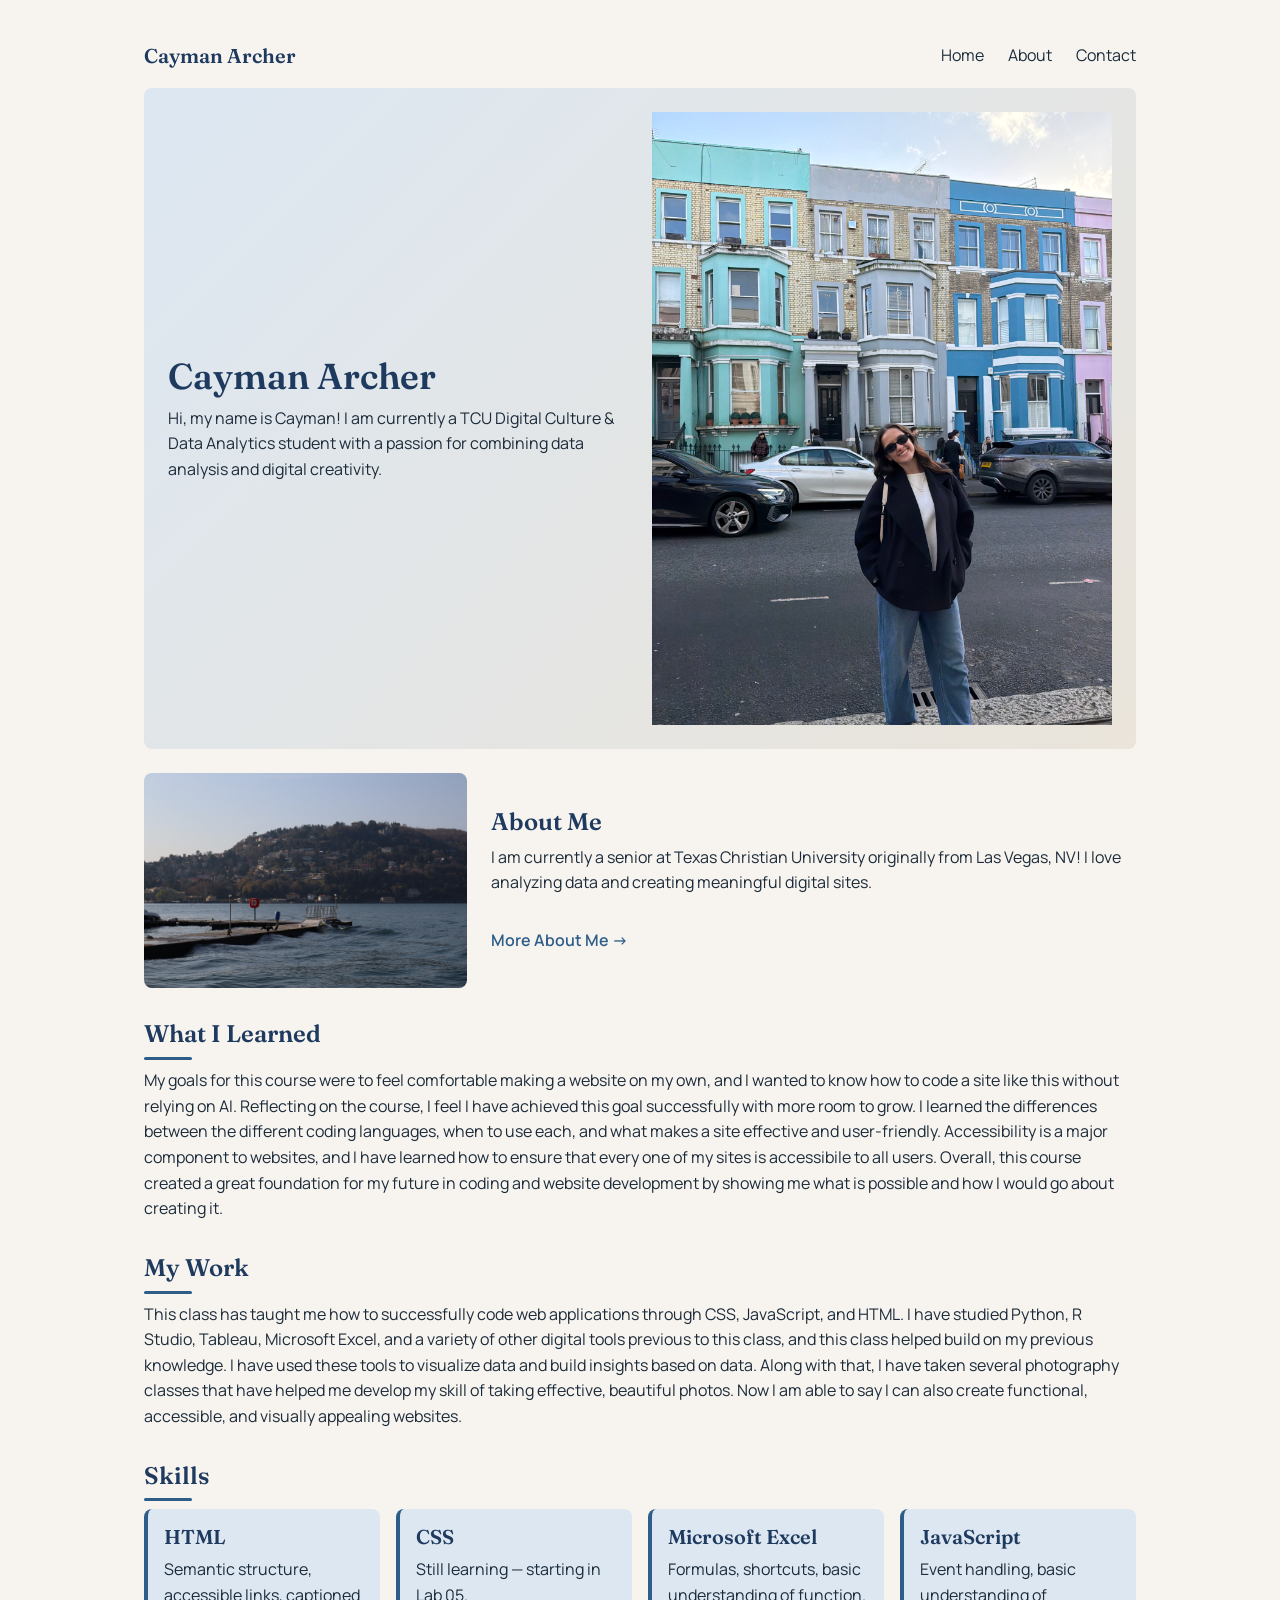
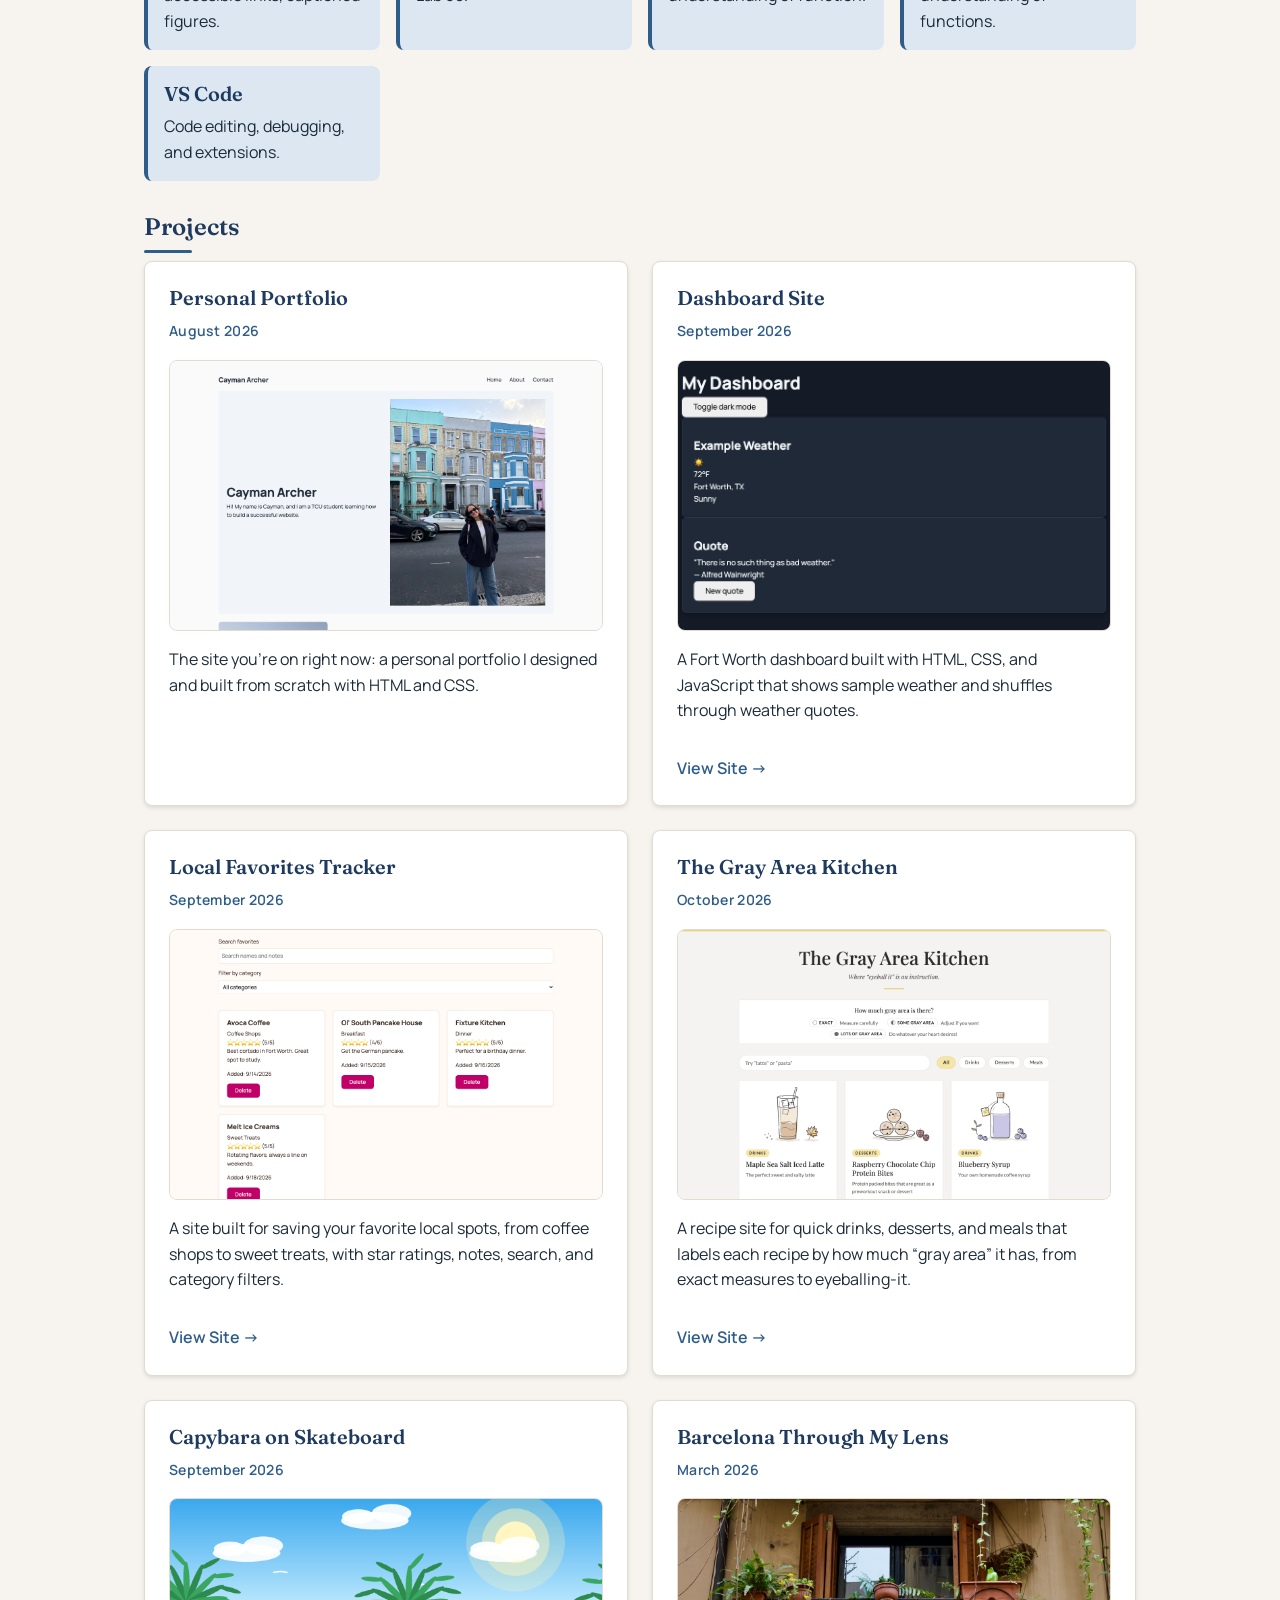
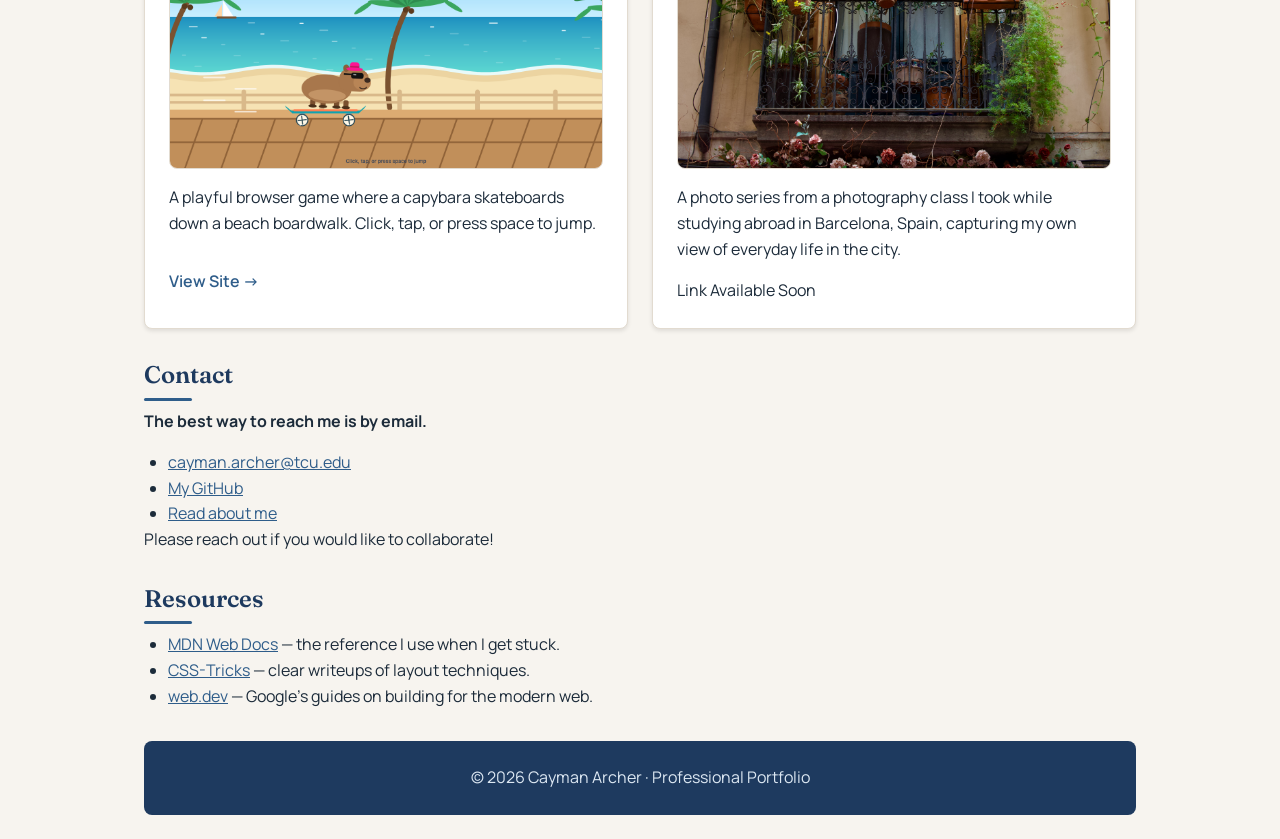
==== commit 2265f098: "text updates" ====
--- a/index.html
+++ b/index.html
@@ -36,24 +36,28 @@
             </div>
             <div class="about-text">
                 <h2 id="about">About Me</h2>
-                <p>I am currently a senior at Texas Christian University, studying DCDA along with Business and Psychology. I am originally from Las Vegas, NV, and in my free time love to bake or play tennis!
-                </p> <a class="project-link" href="https://caymanarcher.github.io/dashboard/" target="_blank" rel="noopener">More About Me &rarr;</a>
+                <p>I am currently a senior at Texas Christian University originally from Las Vegas, NV! I love analyzing data and creating meaningful digital sites.</p>
+                </p> <a class="project-link" href="about.html" target="_blank" rel="noopener">More About Me &rarr;</a>
 
             </div>
         </section>
 
         <section>
-            <h2>What I Want to Learn</h2>
-            <p>My goals for this course are to feel comfortable making a website on my own, and I want to know how to
-                code better without relying on AI.</p>
+            <h2>What I Learned</h2>
+            <p>My goals for this course were to feel comfortable making a website on my own, and I wanted to know how to
+                code a site like this without relying on AI. Reflecting on the course, I feel I have achieved this goal successfully with more room to grow.
+            I learned the differences between the different coding languages, when to use each, and what makes a site effective and user-friendly. 
+            Accessibility is a major component to websites, and I have learned how to ensure that every one of my sites is accessibile to all users. 
+            Overall, this course created a great foundation for my future in coding and website development by showing me what is possible and how I would go about creating it. 
+            </p>
         </section>
 
         <section>
             <h2 id="work">My Work</h2>
-            <p>I am studying Digital Culture and Data Analytics, and this class is currently teaching me how to successfully code websites and apps.
-                I have studied Python, R Studio, Tableau, Microsoft Excel, and a variety of other digital tools previous to this class.
+            <p>This class has taught me how to successfully code web applications through CSS, JavaScript, and HTML.
+                I have studied Python, R Studio, Tableau, Microsoft Excel, and a variety of other digital tools previous to this class, and this class helped build on my previous knowledge.
                 I have used these tools to visualize data and build insights based on data. Along with that, I have taken several photography classes 
-                that have helped me develop my skill of taking effective, beautiful photos. </p>
+                that have helped me develop my skill of taking effective, beautiful photos. Now I am able to say I can also create functional, accessible, and visually appealing websites. </p>
         </section>
 
         <section id="skills">
@@ -73,7 +77,7 @@
                     </li>
                     <li class="skill-card">
                         <h3>JavaScript</h3>
-                        <p>DOM manipulation, event handling, basic understanding of functions.</p>
+                        <p>Event handling, basic understanding of functions.</p>
                     </li>
                     <li class="skill-card">
                         <h3>VS Code</h3>
